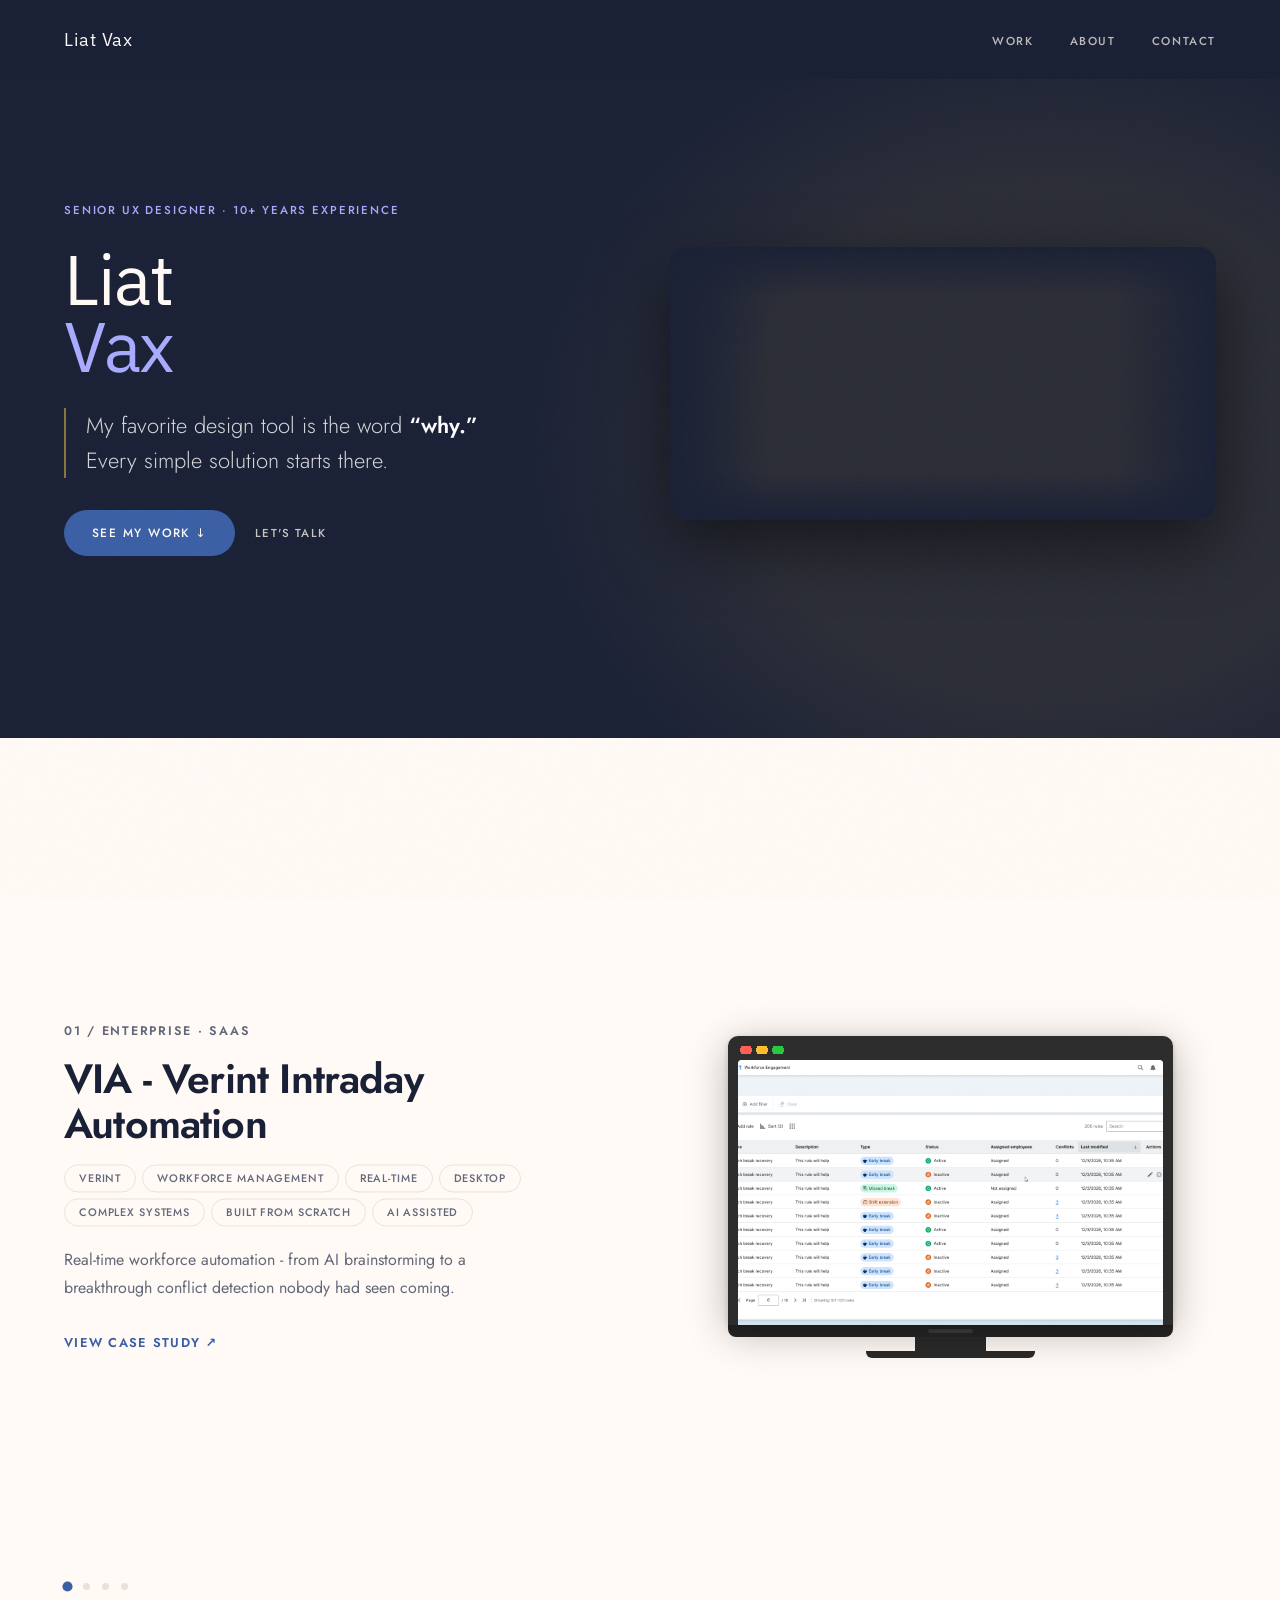
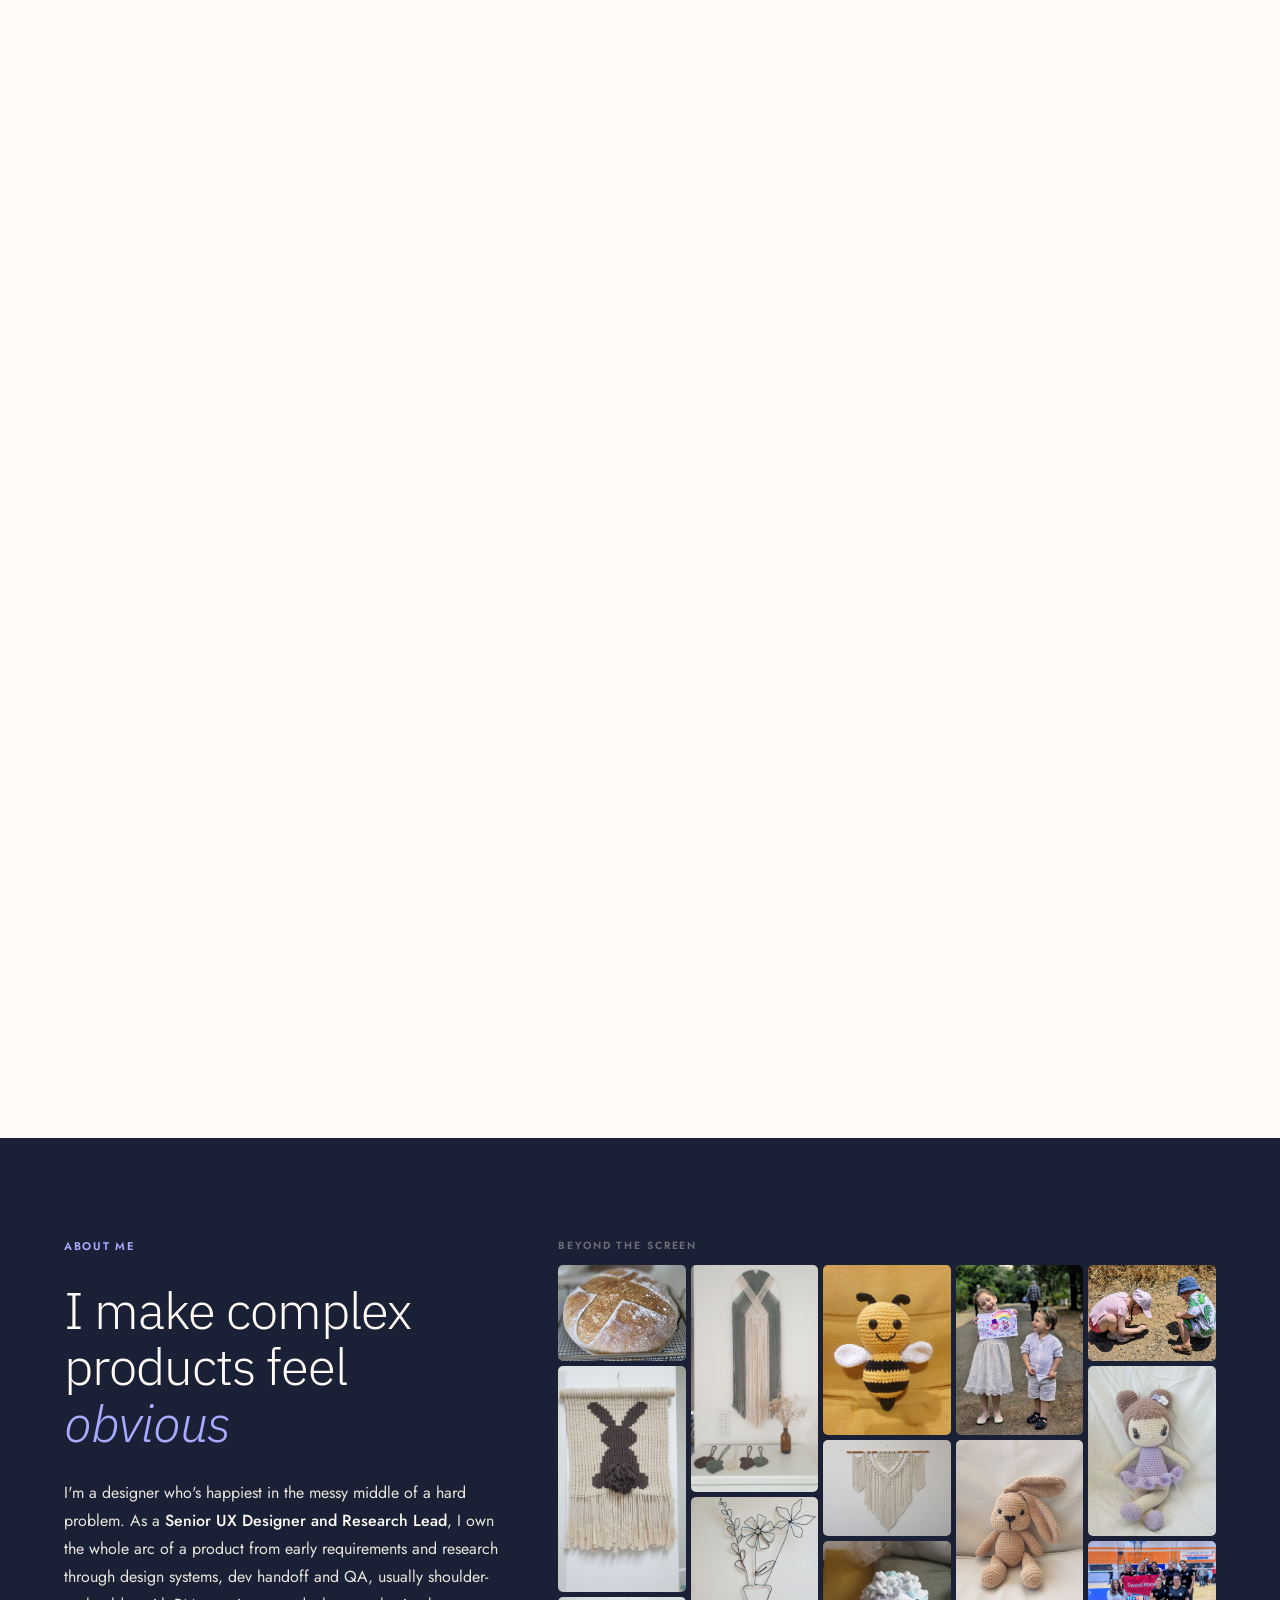
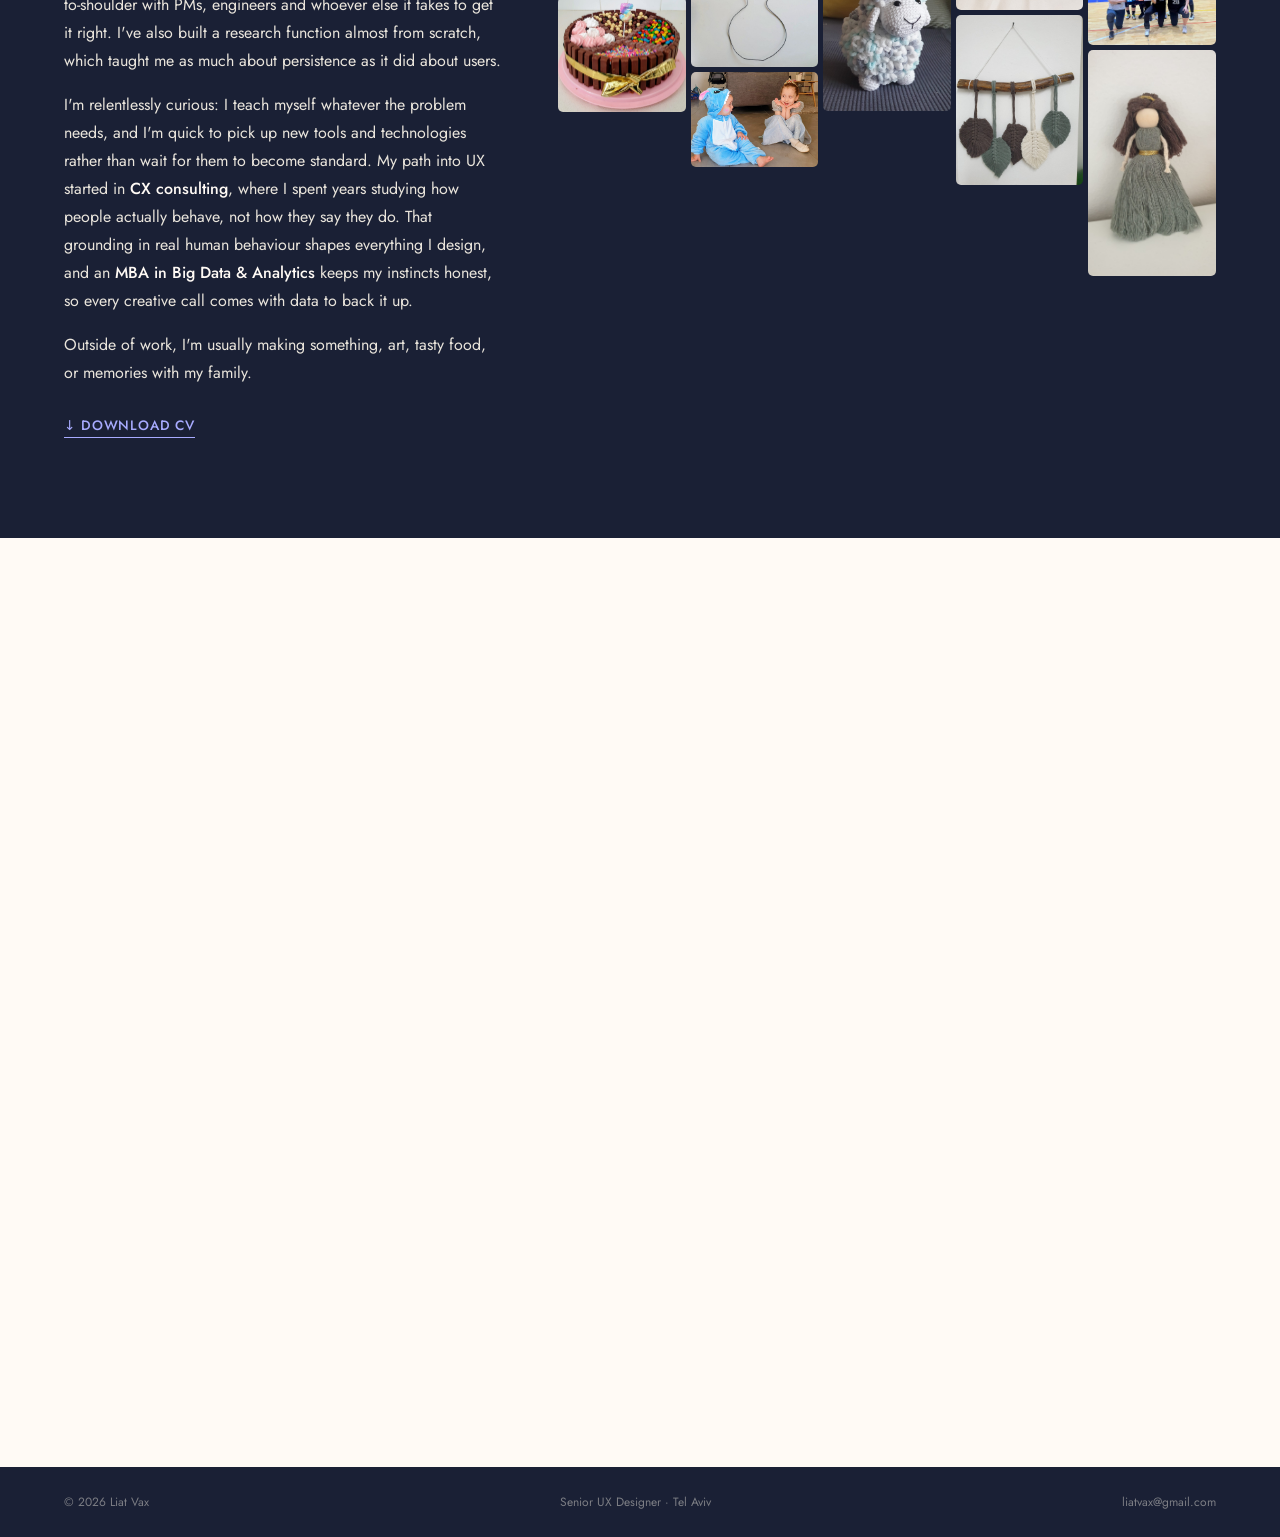
==== portfolio.html @ ee0aa7ea "Initial portfolio upload" ====
<!DOCTYPE html>
<html lang="en">
<head>
  <meta charset="UTF-8" />
  <meta name="viewport" content="width=device-width, initial-scale=1.0" />
  <title>Liat Vax - UX Designer</title>
  <link rel="stylesheet" href="tokens.css" />
  <style>
    *, *::before, *::after { box-sizing: border-box; margin: 0; padding: 0; }

    :root {
    --dark:   var(--color-dark);         /* warm navy  -  hero bg, inverted sections */
    --dark2:  var(--color-dark-2);       /* slightly lighter navy */
    --cream:  var(--color-bg);           /* warm cream page background */
    --cream2: var(--color-surface-alt);  /* deeper cream for subtle contrast */
    --ink:    var(--color-text);         /* primary text */
    --muted:  var(--color-text-muted);   /* secondary / subdued text */
    --line:   var(--color-border);       /* borders and dividers */
    --warm:   var(--color-accent);       /* accent  -  links, CTAs, highlights */
    --gold:   var(--color-gold);         /* decorative only  -  not for text */
    --serif:  var(--font-serif);
    --sans:   var(--font-sans);
  }

    html { scroll-behavior: smooth; }
    body {
      font-family: var(--sans);
      background: var(--cream);
      color: var(--ink);
      -webkit-font-smoothing: antialiased;
      overflow-x: hidden;
    }

    /* ── GRAIN OVERLAY ── */
    body::after {
      content: '';
      position: fixed; inset: 0; z-index: 9998;
      pointer-events: none;
      opacity: .028;
      background-image: url("data:image/svg+xml,%3Csvg viewBox='0 0 256 256' xmlns='http://www.w3.org/2000/svg'%3E%3Cfilter id='noise'%3E%3CfeTurbulence type='fractalNoise' baseFrequency='0.9' numOctaves='4' stitchTiles='stitch'/%3E%3C/filter%3E%3Crect width='100%25' height='100%25' filter='url(%23noise)'/%3E%3C/svg%3E");
      background-repeat: repeat;
      background-size: 180px;
    }

    /* ── SKIP LINK (accessibility) ── */
    .skip-link {
      position: absolute; top: -100%; left: 16px;
      background: var(--warm); color: var(--color-surface);
      padding: 8px 18px; border-radius: 6px;
      font-size: .875rem; font-weight: 600;
      z-index: 9999; text-decoration: none;
      transition: top .15s;
    }
    .skip-link:focus { top: 16px; }

    /* ── FOCUS STYLES ── */
    :focus-visible {
      outline: 2px solid var(--warm);
      outline-offset: 3px;
      border-radius: 4px;
    }
    button:focus-visible,
    .work-dot:focus-visible {
      outline: 2px solid var(--warm);
      outline-offset: 4px;
    }

    /* ── NAV ── */
    nav {
      position: fixed; top: 0; left: 0; right: 0; z-index: 500;
      display: flex; justify-content: space-between; align-items: center;
      padding: 28px 64px;
      background: var(--color-nav-dark);
      backdrop-filter: blur(20px);
      -webkit-backdrop-filter: blur(20px);
      transition: padding .4s;
    }
    nav.solid {
      padding: 18px 64px;
    }
    .nav-logo {
      font-family: var(--serif);
      font-size: 1.1rem;
      font-weight: 400;
      letter-spacing: .04em;
      color: var(--cream);
      text-decoration: none;
      transition: opacity .25s;
    }
    .nav-logo:hover { opacity: .75; }
    .nav-links { display: flex; gap: 36px; list-style: none; }
    .nav-links a {
      font-size: .72rem; font-weight: 500;
      letter-spacing: .14em; text-transform: uppercase;
      color: var(--color-cream-75);
      text-decoration: none;
      transition: color .25s;
      position: relative;
    }
    .nav-links a:hover { color: var(--cream); }
    .nav-links a.active {
      color: var(--cream);
    }
    .nav-links a.active::after {
      content: '';
      position: absolute; bottom: -4px; left: 0; right: 0;
      height: 1.5px;
      background: var(--color-hero-tag);
      border-radius: 2px;
    }

    /* ── HERO ── */
    #hero {
      min-height: 82vh;
      background: var(--dark);
      display: grid;
      grid-template-columns: 1fr 1fr;
      align-items: center;
      gap: 60px;
      padding: 100px 64px 72px;   /* top padding clears fixed nav */
      position: relative;
      overflow: hidden;
    }
    /* Hero right - video panel */
    .hero-right {
      position: relative; z-index: 2;
      display: flex; align-items: center; justify-content: center;
    }
    .hero-video-wrap {
      position: relative;
      width: 100%;
      border-radius: 16px;
      overflow: hidden;
      box-shadow: var(--shadow-lg);
    }
    .hero-video-wrap video {
      width: 100%;
      display: block;
    }
    /* Soft fade on all four edges + watermark cover */
    .hero-video-wrap::after {
      content: '';
      position: absolute; inset: 0;
      pointer-events: none;
      border-radius: 16px;
      background:
        linear-gradient(to right,  var(--dark) 0%, transparent 18%, transparent 82%, var(--dark) 100%),
        linear-gradient(to bottom, var(--dark) 0%, transparent 18%, transparent 82%, var(--dark) 100%);
      mix-blend-mode: normal;
    }
    /* Cover watermark in top-right corner */
    .hero-video-wrap::before {
      content: '';
      position: absolute;
      top: 0; right: 0;
      width: 22%; height: 12%;
      background: linear-gradient(to bottom-left, var(--dark) 30%, transparent 100%);
      z-index: 2;
      pointer-events: none;
    }

    /* warm golden glow - matches illustration lighting */
    #hero::before {
      content: '';
      position: absolute;
      right: 0; bottom: 0;
      width: 60%; height: 100%;
      background: radial-gradient(ellipse at 70% 60%, var(--color-gold-glow) 0%, var(--color-gold-glow) 40%, transparent 70%);
      pointer-events: none;
    }

    .hero-left {
      display: flex; flex-direction: column; justify-content: flex-end;
      padding-bottom: 8px;
      position: relative; z-index: 2;
    }

    .hero-eyebrow {
      font-size: .72rem; font-weight: 500;
      letter-spacing: .16em; text-transform: uppercase;
      color: var(--color-hero-tag); margin-bottom: 28px;
      }
    .hero-eyebrow::before { display: none; }

    .hero-name {
      font-family: var(--serif);
      font-size: clamp(3rem, 5.5vw, 6.4rem);
      font-weight: 400;
      line-height: .95;
      letter-spacing: -.02em;
      color: var(--cream);
      margin-bottom: 28px;
    }
    .hero-name em {
      display: block;
      font-style: normal;
      font-weight: 400;
      color: var(--color-hero-tag);
    }

    .hero-quote {
      font-family: var(--sans);
      font-size: var(--text-h3);
      font-weight: 300;
      font-style: normal;
      color: var(--color-white-82);
      line-height: 1.6;
      max-width: 460px;
      border-left: 2px solid var(--color-gold-rule);
      padding-left: 20px;
      margin-bottom: 32px;
    }
    .hero-quote strong {
      font-weight: 600;
      color: var(--color-surface);
    }

    .hero-cta {
      display: flex; gap: 20px; align-items: center;
    }
    .btn-primary {
      display: inline-flex; align-items: center; gap: 10px;
      font-family: var(--sans); font-size: .75rem; font-weight: 500;
      letter-spacing: .12em; text-transform: uppercase;
      color: var(--color-text-on-dark); background: var(--warm);
      padding: 14px 28px; border-radius: 100px;
      text-decoration: none;
      transition: background .25s, transform .2s;
    }
    .btn-primary:hover { background: var(--color-accent); transform: translateY(-1px); }
    .btn-ghost {
      font-family: var(--sans); font-size: .72rem; font-weight: 500;
      letter-spacing: .12em; text-transform: uppercase;
      color: var(--color-cream-80);
      text-decoration: none;
      transition: color .25s;
    }
    .btn-ghost:hover { color: var(--color-cream-80); }



    .illustration-photo {
      width: 100%;
      display: block;
      border-radius: 16px;
      filter: drop-shadow(var(--shadow-gold));
    }

    .illustration-svg { display: none; }

    /* Floating badge */
    .hero-badge {
      position: absolute;
      bottom: 40px; left: -20px;
      background: var(--color-dark-95);
      border: 1px solid var(--color-gold-border);
      border-radius: 16px;
      padding: 16px 22px;
      backdrop-filter: blur(12px);
    }
    .hero-badge-num {
      font-family: var(--serif);
      font-size: 2rem; font-weight: 300;
      color: var(--color-gold); line-height: 1;
    }
    .hero-badge-label {
      font-size: .62rem; font-weight: 500;
      letter-spacing: .1em; text-transform: uppercase;
      color: var(--color-white-60);
      margin-top: 4px;
    }

    /* ── PROJECTS ── */
    #work {
      background: var(--cream);
    }

    .section-header {
      padding: 72px 64px 28px;
      border-bottom: 1px solid var(--line);
    }
    .section-header-inner {
      display: flex; align-items: baseline;
      justify-content: space-between;
    }
    .section-eyebrow {
      font-family: var(--serif);
      font-size: 2.2rem; font-weight: 300;
      letter-spacing: -.02em;
      color: var(--ink);
    }
    .section-eyebrow::before { display: none; }
    .section-count {
      font-size: .72rem; font-weight: 500;
      letter-spacing: .1em; text-transform: uppercase;
      color: var(--muted);
    }

    /* ── PROJECTS: STICKY SCROLL ── */
    #work {
      background: var(--cream);
    }

    .work-sticky-outer {
      /* tall enough to scroll through all 4 projects */
      height: 400vh;
      position: relative;
    }

    .work-sticky-inner {
      position: sticky;
      top: 0;
      height: 100vh;
      display: grid;
      grid-template-columns: 1fr 1fr;
      overflow: hidden;
    }

    /* Left panel */
    .work-left {
      display: flex;
      flex-direction: column;
      justify-content: center;
      padding: 0 64px;
      position: relative;
    }

    .work-project-item {
      position: absolute;
      top: 50%;
      left: 64px;
      right: 64px;
      transform: translateY(calc(-50% + 20px));
      opacity: 0;
      transition: opacity .5s cubic-bezier(.25,.46,.45,.94),
                  transform .5s cubic-bezier(.25,.46,.45,.94);
      pointer-events: none;
      cursor: pointer;
    }
    .work-project-item.active {
      opacity: 1;
      transform: translateY(-50%);
      pointer-events: all;
    }
    .work-project-item.exit {
      opacity: 0;
      transform: translateY(calc(-50% - 20px));
    }
    /* Stretch the case-study link to cover the entire project panel */
    .work-project-item { position: absolute; }
    .wp-link-overlay {
      position: absolute;
      inset: -32px -64px;
      z-index: 0;
    }
    .wp-num, .wp-title, .wp-tags, .wp-desc, .wp-link { position: relative; z-index: 1; }

    .wp-num {
      font-size: .78rem; font-weight: 600;
      letter-spacing: .14em; text-transform: uppercase;
      color: var(--muted); margin-bottom: 16px;
    }
    .wp-title {
      font-family: var(--sans);
      font-size: clamp(2rem, 3.2vw, 3.4rem);
      font-weight: 600;
      letter-spacing: -.02em;
      line-height: 1.1;
      color: var(--ink);
      margin-bottom: 18px;
    }
    .wp-tags {
      display: flex; gap: 6px; flex-wrap: wrap;
      margin-bottom: 20px;
    }
    .tag {
      font-size: .68rem; font-weight: 500;
      letter-spacing: .08em; text-transform: uppercase;
      padding: 5px 14px;
      border: 1px solid var(--line);
      border-radius: 100px;
      color: var(--muted);
    }
    .wp-desc {
      font-size: 1rem; color: var(--muted);
      line-height: 1.75; max-width: 420px;
      margin-bottom: 28px;
    }
    .wp-link {
      display: inline-flex; align-items: center; gap: 10px;
      font-size: .8rem; font-weight: 600;
      letter-spacing: .1em; text-transform: uppercase;
      color: var(--warm); text-decoration: none;
      transition: gap .3s;
    }
    .wp-link:hover { gap: 16px; }
    /* Mobile-only project image */
    .wp-mobile-img { display: none; }
    @media (max-width: 600px) {
      .wp-mobile-img {
        display: block;
        width: 100%; border-radius: 10px;
        overflow: hidden; margin: 16px 0;
        border: 1px solid var(--color-border);
        aspect-ratio: 16/9; object-fit: cover;
      }
    }

    /* Progress dots with tooltip */
    .work-progress {
      position: absolute;
      bottom: 48px; left: 64px;
      display: flex; gap: 12px; align-items: center;
    }
    .work-dot {
      position: relative;
      width: 7px; height: 7px;
      border-radius: 50%;
      background: var(--line);
      cursor: pointer;
      transition: background .3s, transform .3s;
      flex-shrink: 0;
      /* button reset */
      appearance: none; border: none; padding: 0;
    }
    .work-dot.active {
      background: var(--warm);
      transform: scale(1.45);
    }
    /* Tooltip on hover */
    .work-dot::after {
      content: attr(data-name);
      position: absolute;
      bottom: calc(100% + 8px);
      left: 50%; transform: translateX(-50%);
      background: var(--ink);
      color: var(--cream);
      font-family: var(--sans);
      font-size: .62rem; font-weight: 500;
      white-space: nowrap;
      padding: 5px 10px;
      border-radius: 4px;
      pointer-events: none;
      opacity: 0;
      transition: opacity .2s;
      z-index: 10;
    }
    .work-dot:hover::after { opacity: 1; }

    /* ── RIGHT PANEL: VERTICAL FILM-STRIP CAROUSEL ── */
    .work-right {
      position: relative;
      background: var(--cream);
      overflow: hidden;
    }

    /* Moving strip - translates vertically driven by scroll */
    .carousel-track {
      position: absolute;
      top: 0; left: 0; right: 0;
      will-change: transform;
    }

    /* Each slide = one full viewport height */
    .carousel-slide {
      height: 100vh;
      display: flex;
      align-items: center;
      justify-content: center;
      padding: 6vh 7% 4vh 4%;
      box-sizing: border-box;
      overflow: hidden;
    }

    /* Device group wrapper inside each slide */
    .slide-devices {
      position: relative;
      width: 100%;
      height: 90%;
      display: flex;
      align-items: center;
      justify-content: center;
    }

    /* ── DESKTOP MONITOR ── */
    .device-monitor {
      position: relative;
      width: 78%;
      flex-shrink: 0;
      z-index: 1;
      cursor: pointer;
    }
    .device-monitor:hover .monitor-overlay { opacity: 1; }
    .monitor-top {
      background: var(--color-device-frame);
      border-radius: 10px 10px 0 0;
      padding: 10px 10px 0;
      box-shadow: var(--shadow-card);
      position: relative;
    }
    /* macOS-style traffic lights */
    .monitor-top::before {
      content: '';
      display: block;
      width: 50px; height: 8px;
      background: radial-gradient(circle at 8px 50%, #FF5F57 0 6px, transparent 6px) 0/16px 100%,
                  radial-gradient(circle at 8px 50%, #FEBC2E 0 6px, transparent 6px) 16px/16px 100%,
                  radial-gradient(circle at 8px 50%, #28C840 0 6px, transparent 6px) 32px/16px 100%;
      background-repeat: no-repeat;
      margin-bottom: 6px;
    }
    .monitor-screen {
      background: var(--color-surface);
      border-radius: 4px 4px 0 0;
      overflow: hidden;
      aspect-ratio: 16 / 10;
      position: relative;
    }
    .monitor-screen img {
      display: block;
      width: 100%; height: 100%;
      object-fit: cover;
      object-position: top center;
      transition: transform .4s ease;
    }
    .device-monitor:hover .monitor-screen img { transform: scale(1.02); }
    /* Gallery hover overlay */
    .monitor-overlay {
      position: absolute; inset: 0;
      background: rgba(26, 32, 53, .55);
      display: flex; flex-direction: column;
      align-items: center; justify-content: center;
      gap: 10px;
      opacity: 0;
      transition: opacity .3s;
      border-radius: 4px 4px 0 0;
      z-index: 2;
    }
    .monitor-overlay-icon {
      font-size: 2rem; color: var(--color-text-on-dark);
      line-height: 1;
    }
    .monitor-overlay-label {
      font-size: .65rem; font-weight: 600;
      letter-spacing: .1em; text-transform: uppercase;
      color: var(--color-cream-80);
    }
    .monitor-chin {
      background: var(--color-device-inner);
      height: 12px;
      border-radius: 0 0 8px 8px;
      display: flex; align-items: center; justify-content: center;
    }
    .monitor-chin::after {
      content: ''; display: block;
      width: 10%; height: 4px;
      background: var(--color-device-bar); border-radius: 2px;
    }
    .monitor-stem {
      width: 16%; height: 14px;
      background: var(--color-device-panel);
      margin: 0 auto;
    }
    .monitor-foot {
      width: 38%; height: 7px;
      background: var(--color-device-panel);
      border-radius: 0 0 6px 6px;
      margin: 0 auto;
    }

    /* ── MOBILE PHONE ── */
    .device-phone {
      position: absolute;
      right: 2%;
      bottom: 6%;
      width: 20%;
      z-index: 2;
    }
    .phone-body {
      background: var(--color-device-frame);
      border-radius: 22px;
      padding: 9px 6px;
      box-shadow: var(--shadow-card-hover);
      position: relative;
    }
    .phone-body::before {
      content: '';
      display: block;
      width: 28%; height: 5px;
      background: var(--color-device-screen);
      border-radius: 3px;
      margin: 0 auto 6px;
    }
    .phone-screen {
      background: var(--color-surface);
      border-radius: 14px;
      overflow: hidden;
      aspect-ratio: 9 / 19;
      position: relative;
    }
    .phone-screen img {
      display: block;
      width: 100%; height: 100%;
      object-fit: cover;
      object-position: top center;
    }

    /* ── GALLERY LIGHTBOX MODAL ── */
    #gallery-modal {
      display: none;
      position: fixed; inset: 0;
      z-index: 9000;
      background: rgba(10, 13, 26, .96);
      flex-direction: column;
      align-items: center;
      justify-content: center;
      gap: 0;
    }
    #gallery-modal.open { display: flex; }

    .gallery-img-wrap {
      flex: 1; min-height: 0;
      width: 100%;
      display: flex; align-items: center; justify-content: center;
      padding: 60px 90px 20px;
      overflow: hidden;
    }
    #gallery-img {
      max-width: 100%; max-height: 100%;
      object-fit: contain;
      border-radius: 8px;
      box-shadow: 0 24px 80px rgba(0,0,0,.6);
      user-select: none;
      transition: opacity .2s, transform .22s ease;
    }
    #gallery-img.fading { opacity: 0; }

    .gallery-bar {
      width: 100%;
      display: flex; align-items: center; justify-content: space-between;
      padding: 16px 32px;
      flex-shrink: 0;
    }
    .gallery-counter {
      font-family: var(--sans); font-size: .75rem; font-weight: 500;
      letter-spacing: .06em; color: var(--color-cream-55);
    }
    .gallery-title {
      font-family: var(--sans); font-size: .7rem; font-weight: 400;
      color: var(--color-cream-40); max-width: 40vw;
      overflow: hidden; text-overflow: ellipsis; white-space: nowrap;
    }
    .gallery-close-btn {
      background: none; border: none; cursor: pointer;
      color: var(--color-cream-75); font-size: 1.1rem; padding: 6px;
      border-radius: 6px; transition: color .2s;
    }
    .gallery-close-btn:hover { color: var(--cream); }
    .gallery-close-btn:focus-visible { outline: 2px solid var(--warm); }

    /* Zoom controls */
    .zoom-controls { display: flex; gap: 6px; align-items: center; }
    .zoom-btn {
      background: rgba(255,255,255,.1); border: 1px solid rgba(255,255,255,.15);
      color: var(--cream); width: 30px; height: 30px; border-radius: 6px;
      font-size: 1rem; cursor: pointer; display: flex; align-items: center; justify-content: center;
      transition: background .15s; line-height: 1; padding: 0;
    }
    .zoom-btn:hover { background: rgba(255,255,255,.22); }
    .zoom-btn:disabled { opacity: .35; cursor: default; }
    .zoom-level-label { font-size: .7rem; color: var(--color-cream-55); min-width: 38px; text-align: center; font-family: var(--sans); letter-spacing: .04em; }
    /* When zoomed — grab cursor on image wrap */
    .gallery-img-wrap.zoomed { cursor: grab; }
    .gallery-img-wrap.zoomed.dragging { cursor: grabbing; }
    #gallery-img { transform-origin: center; transition: transform .2s ease; cursor: zoom-in; }
    #gallery-img.zoomed { cursor: zoom-out; }

    .gallery-arrow {
      position: absolute;
      top: 50%; transform: translateY(-50%);
      background: rgba(26, 32, 53, .7);
      border: 1px solid var(--color-cream-10);
      border-radius: 50%;
      width: 52px; height: 52px;
      display: flex; align-items: center; justify-content: center;
      cursor: pointer; font-size: 1.1rem;
      color: var(--color-cream-75);
      transition: background .2s, color .2s;
      backdrop-filter: blur(8px);
    }
    .gallery-arrow:hover { background: rgba(59,95,165,.6); color: var(--cream); }
    .gallery-arrow:focus-visible { outline: 2px solid var(--warm); outline-offset: 3px; }
    .gallery-prev { left: 20px; }
    .gallery-next { right: 20px; }

    /* Gallery thumbnails strip */
    .gallery-thumbs {
      display: flex; gap: 6px; align-items: center;
      overflow-x: auto; padding: 0 32px 16px;
      flex-shrink: 0;
      scrollbar-width: none;
    }
    .gallery-thumbs::-webkit-scrollbar { display: none; }
    .gallery-thumb {
      width: 52px; height: 36px; flex-shrink: 0;
      border-radius: 4px; overflow: hidden;
      cursor: pointer; opacity: .45;
      border: 2px solid transparent;
      transition: opacity .2s, border-color .2s;
    }
    .gallery-thumb.active { opacity: 1; border-color: var(--warm); }
    .gallery-thumb:hover { opacity: .75; }
    .gallery-thumb img {
      width: 100%; height: 100%;
      object-fit: cover; object-position: top center;
      display: block;
    }

    /* ── ABOUT ── */
    #about {
      background: var(--dark);
      color: var(--cream);
      padding: 100px 64px 100px;
    }
    .about-inner {
      display: grid;
      grid-template-columns: 2fr 3fr;
      gap: 56px;
      align-items: stretch;
    }

    /* Bio column */
    .about-bio {
      display: flex;
      flex-direction: column;
    }
    .about-bio-inner { }

    .about-eyebrow {
      font-size: .7rem; font-weight: 600;
      letter-spacing: .15em; text-transform: uppercase;
      color: var(--color-hero-tag);
      margin-bottom: 28px;
    }
    .about-eyebrow::before { display: none; }

    .about-heading {
      font-family: var(--serif);
      font-size: clamp(2.4rem, 4vw, 4rem);
      font-weight: 300;
      line-height: 1.1; letter-spacing: -.02em;
      color: var(--color-text-on-dark);
      margin-bottom: 28px;
    }
    .about-heading em {
      font-style: italic;
      color: var(--color-hero-tag);
    }

    .about-body {
      font-size: 1rem; line-height: 1.75;
      color: var(--color-cream-95);
      margin-bottom: 16px;
    }
    .about-body strong { color: var(--cream); font-weight: 500; }

    .cv-link {
      display: inline-flex; align-items: center; gap: 8px;
      font-size: .85rem; font-weight: 500;
      letter-spacing: .06em; text-transform: uppercase;
      color: var(--color-hero-tag);
      text-decoration: none;
      border-bottom: 1px solid var(--color-hero-tag);
      padding-bottom: 2px;
      margin-top: 12px;
      transition: opacity .2s;
    }
    .cv-link:hover { opacity: .7; }

    /* Photos column — matches bio height exactly */
    .about-photos-strip {
      display: flex;
      flex-direction: column;
      height: 100%;
    }
    .about-photos-label {
      font-size: .65rem; font-weight: 600;
      letter-spacing: .18em; text-transform: uppercase;
      color: var(--color-cream-38);
      margin-bottom: 12px;
      flex-shrink: 0;
    }
    .about-masonry {
      flex: 1;
      columns: 5;
      column-gap: 5px;
      column-fill: balance;
      overflow: hidden;
      min-height: 0;
    }
    .about-masonry-item {
      break-inside: avoid;
      margin-bottom: 5px;
      border-radius: 5px;
      overflow: hidden;
      cursor: pointer;
      position: relative;
    }
    .about-masonry-item img {
      width: 100%;
      height: auto;        /* natural proportions — no cropping */
      display: block;
      transition: transform .5s cubic-bezier(.25,.46,.45,.94);
    }
    .about-masonry-item:hover img { transform: scale(1.06); }
    .about-masonry-item::after {
      content: '';
      position: absolute; inset: 0;
      background: rgba(26,32,53,0);
      transition: background .3s;
      border-radius: 6px;
    }
    .about-masonry-item:hover::after { background: rgba(26,32,53,.22); }

    /* About lightbox modal */
    #about-modal {
      display: none; position: fixed; inset: 0; z-index: 9500;
      background: rgba(10,13,26,.97);
      flex-direction: column; align-items: center; justify-content: center;
    }
    #about-modal.open { display: flex; }
    .about-modal-img-wrap {
      flex: 1; min-height: 0; width: 100%;
      display: flex; align-items: center; justify-content: center;
      padding: 56px 80px 16px;
    }
    #about-modal-img {
      max-width: 100%; max-height: 100%;
      object-fit: contain; border-radius: 8px;
      transition: opacity .25s, transform .2s ease;
      transform-origin: center; cursor: zoom-in;
    }
    #about-modal-img.fading { opacity: 0; }
    #about-modal-img.zoomed { cursor: zoom-out; }
    .about-modal-img-wrap.zoomed { cursor: grab; overflow: hidden; }
    .about-modal-img-wrap.zoomed.dragging { cursor: grabbing; }
    .about-modal-bar {
      width: 100%; display: flex;
      align-items: center; justify-content: space-between;
      padding: 12px 28px 20px; flex-shrink: 0;
    }
    .about-modal-counter {
      font-size: .78rem; color: rgba(244,239,229,.45);
      letter-spacing: .06em;
    }
    .about-modal-close {
      position: absolute; top: 20px; right: 28px;
      background: none; border: none; cursor: pointer;
      color: rgba(244,239,229,.55); font-size: 1.6rem; line-height: 1;
      padding: 8px; transition: color .2s;
    }
    .about-modal-close:hover { color: var(--cream); }
    .about-modal-arrow {
      position: absolute; top: 50%; transform: translateY(-50%);
      background: rgba(26,32,53,.65); border: 1px solid rgba(255,255,255,.10);
      border-radius: 50%; width: 50px; height: 50px;
      display: flex; align-items: center; justify-content: center;
      cursor: pointer; color: var(--cream); font-size: 1.2rem;
      transition: background .2s; backdrop-filter: blur(6px);
    }
    .about-modal-arrow:hover { background: rgba(26,32,53,.9); }
    #about-modal-prev { left: 24px; }
    #about-modal-next { right: 24px; }
    .about-modal-thumbs {
      display: flex; gap: 6px;
      overflow-x: auto; padding: 0 24px 16px;
      scrollbar-width: none; max-width: 100%;
    }
    .about-modal-thumbs::-webkit-scrollbar { display: none; }
    .about-modal-thumb {
      width: 48px; height: 36px; border-radius: 4px;
      object-fit: cover; opacity: .4;
      border: 2px solid transparent;
      cursor: pointer; flex-shrink: 0;
      transition: opacity .2s, border-color .2s;
    }
    .about-modal-thumb.active { opacity: 1; border-color: var(--warm); }

    /* ── CONTACT ── */
    #contact {
      background: var(--cream);
      padding: 120px 64px;
    }

    .contact-inner { max-width: 860px; }

    .contact-eyebrow {
      font-size: .7rem; font-weight: 600;
      letter-spacing: .15em; text-transform: uppercase;
      color: var(--muted);
      display: flex; align-items: center; gap: 12px;
      margin-bottom: 28px;
    }
        .contact-eyebrow::before { display: none; }

    .contact-heading {
      font-family: var(--serif);
      font-size: clamp(2.8rem, 6vw, 6rem);
      font-weight: 300;
      line-height: 1.0; letter-spacing: -.03em;
      margin-bottom: 14px;
    }
    .contact-heading em {
      font-style: italic; color: var(--muted);
    }

    .contact-sub {
      font-size: .9rem; color: var(--muted);
      line-height: 1.75; max-width: 480px;
      margin-bottom: 64px;
    }

    .contact-rows { border-top: 1px solid var(--line); }
    .contact-row {
      display: flex; align-items: center;
      gap: 20px;
      justify-content: space-between;
      text-decoration: none; color: var(--ink);
      padding: 22px 0;
      border-bottom: 1px solid var(--line);
      transition: padding-left .35s cubic-bezier(.25,.46,.45,.94), background .2s;
    }
    .contact-row:hover { padding-left: 14px; }

    .contact-row-icon {
      flex-shrink: 0;
      width: 32px; height: 32px;
      display: flex; align-items: center; justify-content: center;
    }
    .contact-row-icon img {
      width: 28px; height: 28px;
      object-fit: contain;
      opacity: .75;
      filter: brightness(0) invert(1);
      transition: opacity .2s;
    }
    .contact-row:hover .contact-row-icon img { opacity: 1; }

    .contact-row-left {
      display: flex; align-items: baseline; gap: 24px; flex: 1;
    }
    .contact-row-label {
      font-size: .72rem; font-weight: 600;
      letter-spacing: .1em; text-transform: uppercase;
      color: var(--muted); min-width: 80px;
    }
    .contact-row-value {
      font-family: var(--serif);
      font-size: 1.15rem; font-weight: 300;
      color: var(--ink);
    }
    .contact-row-arrow {
      color: var(--muted);
      transition: transform .25s, color .25s;
    }
    .contact-row:hover .contact-row-arrow {
      transform: translate(5px, -4px);
      color: var(--warm);
    }

    .contact-avail {
      display: flex; align-items: center; gap: 10px;
      margin-top: 36px;
      font-size: .75rem; color: var(--muted);
    }
    .avail-dot {
      width: 7px; height: 7px; border-radius: 50%;
      background: var(--color-success-dot); flex-shrink: 0;
      animation: breathe 2.5s ease-in-out infinite;
    }
    @keyframes breathe {
      0%, 100% { box-shadow: 0 0 0 0 var(--color-success-pulse-a); }
      50%       { box-shadow: 0 0 0 5px var(--color-success-pulse-b); }
    }

    /* ── FOOTER ── */
    footer {
      background: var(--dark);
      padding: 26px 64px;
      display: flex; justify-content: space-between;
      align-items: center;
      font-size: .75rem;
      color: var(--color-cream-45);
    }
    footer a { color: inherit; text-decoration: none; }
    footer a:hover { color: var(--color-cream-45); }

    /* ── SCROLL REVEAL ── */
    .r {
      opacity: 0; transform: translateY(28px);
      transition: opacity .85s cubic-bezier(.25,.46,.45,.94),
                  transform .85s cubic-bezier(.25,.46,.45,.94);
    }
    .r.in { opacity: 1; transform: none; }
    .d1 { transition-delay: .1s; }
    .d2 { transition-delay: .2s; }
    .d3 { transition-delay: .3s; }
    .d4 { transition-delay: .4s; }
    .d5 { transition-delay: .5s; }

    /* ── RESPONSIVE ── */
    @media (max-width: 920px) {
      nav, nav.solid { padding: 18px 24px; }
      #hero { grid-template-columns: 1fr; padding: 120px 24px 60px; gap: 60px; align-items: start; }
      #hero::before { display: none; }
      .hero-right { justify-content: flex-start; }
      .illustration-wrap { width: 260px; }
      .hero-badge { left: auto; right: -10px; bottom: 20px; }
      .section-header { padding: 72px 24px 20px; }
      .project-row { grid-template-columns: 1fr; min-height: auto; border-radius: 12px; }
      .project-info { padding: 32px 28px; }
      .project-visual { height: 220px; }
      .projects-list { padding: 32px 24px 72px; gap: 16px; }
      #about { padding: 80px 24px; }
      .about-inner { grid-template-columns: 1fr; gap: 48px; }
      .about-masonry { grid-template-rows: repeat(5, 80px); }
      #contact { padding: 80px 24px; }
      .contact-rows { margin-bottom: 0; }
      footer { padding: 22px 24px; flex-direction: column; gap: 8px; }
    }

    @media (max-width: 600px) {
      /* Nav */
      nav, nav.solid { padding: 14px 20px; }
      .nav-links { gap: 20px; }
      .nav-links a { font-size: .65rem; }

      /* Hero */
      #hero { padding: 100px 20px 40px; }
      .hero-eyebrow { font-size: .62rem; letter-spacing: .1em; margin-bottom: 16px; }
      #about { padding: 60px 20px; }

      /* Work section: disable sticky scroll, show cards stacked */
      .work-sticky-outer { height: auto !important; position: static !important; }
      .work-sticky-inner { position: static !important; height: auto !important; display: block !important; overflow: visible !important; }
      .work-left { position: static !important; padding: 0 !important; display: flex; flex-direction: column; gap: 0; }
      .work-right { display: none !important; }
      .work-project-item {
        position: static !important;
        opacity: 1 !important;
        transform: none !important;
        pointer-events: all !important;
        top: auto !important; left: auto !important; right: auto !important;
        padding: 32px 20px;
        border-bottom: 1px solid var(--color-border);
      }
      .work-project-item.active,
      .work-project-item.exit { opacity: 1 !important; transform: none !important; }
      .wp-link-overlay { display: none !important; }
      .work-progress { display: none; }

      /* About */
      .about-inner { grid-template-columns: 1fr; gap: 32px; }

      /* Contact */
      .contact-rows { display: flex; flex-direction: column; }
      .contact-row-left { flex-direction: column; gap: 4px; }
      .contact-row-value { font-size: .95rem; }

      /* Footer */
      footer { font-size: .7rem; padding: 18px 20px; }
    }
  </style>
</head>
<body>
<a href="#main-content" class="skip-link">Skip to main content</a>

<!-- NAV -->
<nav id="nav" aria-label="Site navigation">
  <a href="#hero" class="nav-logo" aria-label="Liat Vax – back to top">Liat Vax</a>
  <ul class="nav-links" role="list">
    <li><a href="#work">Work</a></li>
    <li><a href="#about">About</a></li>
    <li><a href="#contact">Contact</a></li>
  </ul>
</nav>

<!-- HERO -->
<section id="hero">
  <div class="hero-left">
    <p class="hero-eyebrow">Senior UX Designer · 10+ Years Experience</p>
    <h1 class="hero-name">
      Liat<br>
      <em>Vax</em>
    </h1>
    <blockquote class="hero-quote">
      My favorite design tool is the word <strong>&ldquo;why.&rdquo;</strong><br>Every simple solution starts there.
    </blockquote>
    <div class="hero-cta">
      <a href="#work" class="btn-primary">See My Work ↓</a>
      <a href="#contact" class="btn-ghost">Let's talk</a>
    </div>
  </div>

  <div class="hero-right">
    <div class="hero-video-wrap" role="img" aria-label="Introduction video - Liat Vax, Senior UX Designer">
      <video autoplay muted loop playsinline preload="auto" aria-hidden="true">
        <source src="images/liat-intro.mp4" type="video/mp4">
      </video>
    </div>
  </div>

</section>

<!-- WORK -->
<div id="main-content" tabindex="-1" style="outline:none"></div>
<section id="work" aria-label="Selected work">
  <div class="work-sticky-outer" id="work-sticky-outer">
    <div class="work-sticky-inner">

      <!-- LEFT: text items -->
      <div class="work-left">
        <div class="work-project-item active" data-index="0" data-href="via/via.html">
          <a href="via/via.html" class="wp-link-overlay" aria-label="View VIA case study" tabindex="-1"></a>
          <p class="wp-num">01 / Enterprise · SaaS</p>
          <h2 class="wp-title">VIA - Verint Intraday Automation</h2>
          <div class="wp-tags">
            <span class="tag">Verint</span>
            <span class="tag">Workforce Management</span>
            <span class="tag">Real-Time</span>
            <span class="tag">Desktop</span>
            <span class="tag">Complex Systems</span>
            <span class="tag">Built from Scratch</span>
            <span class="tag">AI Assisted</span>
          </div>
          <img class="wp-mobile-img" src="via/images/rules-list.png" alt="VIA project preview" />
          <p class="wp-desc">Real-time workforce automation - from AI brainstorming to a breakthrough conflict detection nobody had seen coming.</p>
          <a href="via/via.html" class="wp-link" aria-label="View VIA case study" tabindex="0">View Case Study ↗</a>
        </div>
        <div class="work-project-item" data-index="1" data-href="iec/iec.html">
          <a href="iec/iec.html" class="wp-link-overlay" aria-label="View IEC case study" tabindex="-1"></a>
          <p class="wp-num">02 / Consumer Platform</p>
          <h2 class="wp-title">IEC New Website</h2>
          <div class="wp-tags">
            <span class="tag">Responsive Website</span>
            <span class="tag">Redesign</span>
            <span class="tag">UX Lead</span>
            <span class="tag">Matrix</span>
          </div>
          <img class="wp-mobile-img" src="iec/images/hero.png" alt="IEC project preview" />
          <p class="wp-desc">An extensive redesign of the IEC website - clarity and efficiency first, across every device and user type.</p>
          <a href="iec/iec.html" class="wp-link" aria-label="View IEC case study" tabindex="-1">View Case Study ↗</a>
        </div>
        <div class="work-project-item" data-index="2" data-href="amwell/amwell.html">
          <a href="amwell/amwell.html" class="wp-link-overlay" aria-label="View American Well case study" tabindex="-1"></a>
          <p class="wp-num">03 / Healthcare</p>
          <h2 class="wp-title">American Well</h2>
          <div class="wp-tags">
            <span class="tag">Enterprise Dashboard</span>
            <span class="tag">Complex System</span>
            <span class="tag">Desktop</span>
            <span class="tag">Matrix</span>
          </div>
          <img class="wp-mobile-img" src="amwell/images/hero.png" alt="Amwell project preview" />
          <p class="wp-desc">A reimagined dashboard that turned data overload into confident, clear action for clinicians and administrators.</p>
          <a href="amwell/amwell.html" class="wp-link" aria-label="View American Well case study" tabindex="-1">View Case Study ↗</a>
        </div>
        <div class="work-project-item" data-index="3" data-href="idf/idf.html">
          <a href="idf/idf.html" class="wp-link-overlay" aria-label="View IDF case study" tabindex="-1"></a>
          <p class="wp-num">04 / Government</p>
          <h2 class="wp-title">IDF - Emergency Instructors</h2>
          <div class="wp-tags">
            <span class="tag">Mobile</span>
            <span class="tag">Desktop</span>
            <span class="tag">Built from Scratch</span>
          </div>
          <img class="wp-mobile-img" src="idf/images/desktop/week-view.png" alt="IDF project preview" />
          <p class="wp-desc">Two complementary systems built from scratch for emergency instructor management in the Israel Defense Forces.</p>
          <a href="idf/idf.html" class="wp-link" aria-label="View IDF case study" tabindex="-1">View Case Study ↗</a>
        </div>

        <!-- Progress dots - now proper buttons for accessibility -->
        <div class="work-progress" role="tablist" aria-label="Projects">
          <button class="work-dot active" data-name="VIA" aria-label="VIA - Verint Intraday Automation" role="tab" aria-selected="true"></button>
          <button class="work-dot" data-name="IEC" aria-label="IEC New Website" role="tab" aria-selected="false"></button>
          <button class="work-dot" data-name="Amwell" aria-label="American Well" role="tab" aria-selected="false"></button>
          <button class="work-dot" data-name="IDF" aria-label="IDF - Emergency Instructors" role="tab" aria-selected="false"></button>
        </div>
      </div>

      <!-- RIGHT: vertical film-strip carousel -->
      <div class="work-right">
        <div class="carousel-track" id="carousel-track">

          <!-- VIA -->
          <div class="carousel-slide">
            <div class="slide-devices">
              <div class="device-monitor" onclick="window.location='via/via.html'" role="button" tabindex="0" aria-label="View VIA case study">
                <div class="monitor-top">
                  <div class="monitor-screen">
                    <img src="via/images/rules-list.png" alt="VIA - Automation rules list" />
                    <div class="monitor-overlay" aria-hidden="true">
                      <div class="monitor-overlay-icon">&#8599;</div>
                      <div class="monitor-overlay-label">View Case Study</div>
                    </div>
                  </div>
                </div>
                <div class="monitor-chin" aria-hidden="true"></div>
                <div class="monitor-stem" aria-hidden="true"></div>
                <div class="monitor-foot" aria-hidden="true"></div>
              </div>
            </div>
          </div>

          <!-- IEC -->
          <div class="carousel-slide">
            <div class="slide-devices">
              <div class="device-monitor" onclick="window.location='iec/iec.html'" role="button" tabindex="-1" aria-label="View IEC case study">
                <div class="monitor-top">
                  <div class="monitor-screen">
                    <img src="iec/images/hero.png" alt="IEC - Homepage redesign" />
                    <div class="monitor-overlay" aria-hidden="true">
                      <div class="monitor-overlay-icon">&#8599;</div>
                      <div class="monitor-overlay-label">View Case Study</div>
                    </div>
                  </div>
                </div>
                <div class="monitor-chin" aria-hidden="true"></div>
                <div class="monitor-stem" aria-hidden="true"></div>
                <div class="monitor-foot" aria-hidden="true"></div>
              </div>
              <div class="device-phone">
                <div class="phone-body">
                  <div class="phone-screen">
                    <img src="iec/images/payment-1.png" alt="IEC - Mobile payment flow" />
                  </div>
                </div>
              </div>
            </div>
          </div>

          <!-- American Well -->
          <div class="carousel-slide">
            <div class="slide-devices">
              <div class="device-monitor" onclick="window.location='amwell/amwell.html'" role="button" tabindex="-1" aria-label="View American Well case study">
                <div class="monitor-top">
                  <div class="monitor-screen">
                    <img src="amwell/images/main-inspect.png" alt="American Well - Dashboard" />
                    <div class="monitor-overlay" aria-hidden="true">
                      <div class="monitor-overlay-icon">&#8599;</div>
                      <div class="monitor-overlay-label">View Case Study</div>
                    </div>
                  </div>
                </div>
                <div class="monitor-chin" aria-hidden="true"></div>
                <div class="monitor-stem" aria-hidden="true"></div>
                <div class="monitor-foot" aria-hidden="true"></div>
              </div>
            </div>
          </div>

          <!-- IDF -->
          <div class="carousel-slide">
            <div class="slide-devices">
              <div class="device-monitor" onclick="window.location='idf/idf.html'" role="button" tabindex="-1" aria-label="View IDF case study">
                <div class="monitor-top">
                  <div class="monitor-screen">
                    <img src="idf/images/desktop/week-view.png" alt="IDF - Week schedule view" />
                    <div class="monitor-overlay" aria-hidden="true">
                      <div class="monitor-overlay-icon">&#8599;</div>
                      <div class="monitor-overlay-label">View Case Study</div>
                    </div>
                  </div>
                </div>
                <div class="monitor-chin" aria-hidden="true"></div>
                <div class="monitor-stem" aria-hidden="true"></div>
                <div class="monitor-foot" aria-hidden="true"></div>
              </div>
              <div class="device-phone">
                <div class="phone-body">
                  <div class="phone-screen">
                    <img src="idf/images/mobile/home.png" alt="IDF - Mobile home screen" />
                  </div>
                </div>
              </div>
            </div>
          </div>

        </div><!-- /carousel-track -->
      </div><!-- /work-right -->

    </div>
  </div>
</section>

<!-- ABOUT -->
<section id="about" aria-label="About Liat Vax">
<div class="about-inner">

  <!-- ── BIO: text + CV ── -->
  <div class="about-bio r">
    <div class="about-bio-inner">
      <p class="about-eyebrow">About Me</p>
      <h2 class="about-heading r d1">
        I make complex<br>products feel <em>obvious</em>
      </h2>
      <p class="about-body r d2">
        I'm a designer who's happiest in the messy middle of a hard problem. As a
        <strong>Senior UX Designer and Research Lead</strong>, I own the whole arc of a
        product from early requirements and research through design systems, dev handoff
        and QA, usually shoulder-to-shoulder with PMs, engineers and whoever else it
        takes to get it right. I've also built a research function almost from scratch,
        which taught me as much about persistence as it did about users.
      </p>
      <p class="about-body r d2">
        I'm relentlessly curious: I teach myself whatever the problem needs, and I'm
        quick to pick up new tools and technologies rather than wait for them to become
        standard. My path into UX started in <strong>CX consulting</strong>, where I
        spent years studying how people actually behave, not how they say they do. That
        grounding in real human behaviour shapes everything I design, and an
        <strong>MBA in Big Data &amp; Analytics</strong> keeps my instincts honest, so
        every creative call comes with data to back it up.
      </p>
      <p class="about-body r d2">
        Outside of work, I'm usually making something, art, tasty food, or memories
        with my family.
      </p>
      <a href="images/Liat Vax CV.pdf" target="_blank" class="cv-link r d3">&#x2193; Download CV</a>
    </div>
  </div>

  <!-- ── PHOTOS: right column, matches bio height ── -->
  <div class="about-photos-strip r" aria-label="Personal photos">
    <p class="about-photos-label">Beyond the screen</p>
    <div class="about-masonry" id="about-masonry">
      <div class="about-masonry-item" onclick="openAboutGallery(0)"  role="button" tabindex="0" aria-label="View photo 1"><img src="images/About/about-07.jpg"  alt="Personal photo" loading="lazy" /></div>
      <div class="about-masonry-item" onclick="openAboutGallery(1)"  role="button" tabindex="0" aria-label="View photo 2"><img src="images/About/about-02.jpg"  alt="Personal photo" loading="lazy" /></div>
      <div class="about-masonry-item" onclick="openAboutGallery(2)"  role="button" tabindex="0" aria-label="View photo 3"><img src="images/About/about-11.jpg"  alt="Personal photo" loading="lazy" /></div>
      <div class="about-masonry-item" onclick="openAboutGallery(3)"  role="button" tabindex="0" aria-label="View photo 4"><img src="images/About/about-05.jpg"  alt="Personal photo" loading="lazy" /></div>
      <div class="about-masonry-item" onclick="openAboutGallery(4)"  role="button" tabindex="0" aria-label="View photo 5"><img src="images/About/about-01.jpg"  alt="Personal photo" loading="lazy" /></div>
      <div class="about-masonry-item" onclick="openAboutGallery(5)"  role="button" tabindex="0" aria-label="View photo 6"><img src="images/About/about-10.jpg"  alt="Personal photo" loading="lazy" /></div>
      <div class="about-masonry-item" onclick="openAboutGallery(6)"  role="button" tabindex="0" aria-label="View photo 7"><img src="images/About/about-13.jpg"  alt="Personal photo" loading="lazy" /></div>
      <div class="about-masonry-item" onclick="openAboutGallery(7)"  role="button" tabindex="0" aria-label="View photo 8"><img src="images/About/about-06.jpg"  alt="Personal photo" loading="lazy" /></div>
      <div class="about-masonry-item" onclick="openAboutGallery(8)"  role="button" tabindex="0" aria-label="View photo 9"><img src="images/About/about-03.jpg"  alt="Personal photo" loading="lazy" /></div>
      <div class="about-masonry-item" onclick="openAboutGallery(9)"  role="button" tabindex="0" aria-label="View photo 10"><img src="images/About/about-09.jpg" alt="Personal photo" loading="lazy" /></div>
      <div class="about-masonry-item" onclick="openAboutGallery(10)" role="button" tabindex="0" aria-label="View photo 11"><img src="images/About/about-14.jpg" alt="Personal photo" loading="lazy" /></div>
      <div class="about-masonry-item" onclick="openAboutGallery(11)" role="button" tabindex="0" aria-label="View photo 12"><img src="images/About/about-04.jpg" alt="Personal photo" loading="lazy" /></div>
      <div class="about-masonry-item" onclick="openAboutGallery(12)" role="button" tabindex="0" aria-label="View photo 13"><img src="images/About/about-08.jpg" alt="Personal photo" loading="lazy" /></div>
      <div class="about-masonry-item" onclick="openAboutGallery(13)" role="button" tabindex="0" aria-label="View photo 14"><img src="images/About/about-15.jpg" alt="Personal photo" loading="lazy" /></div>
      <div class="about-masonry-item" onclick="openAboutGallery(14)" role="button" tabindex="0" aria-label="View photo 15"><img src="images/About/about-12.jpg" alt="Personal photo" loading="lazy" /></div>
      <div class="about-masonry-item" onclick="openAboutGallery(15)" role="button" tabindex="0" aria-label="View photo 16"><img src="images/About/about-16.jpg" alt="Personal photo" loading="lazy" /></div>
    </div>
  </div>

</div><!-- /.about-inner -->
</section>

<!-- ABOUT PHOTO LIGHTBOX -->
<div id="about-modal" role="dialog" aria-modal="true" aria-label="Personal photo gallery">
  <button class="about-modal-close" id="about-modal-close" aria-label="Close gallery">&times;</button>
  <div class="about-modal-img-wrap">
    <img id="about-modal-img" src="" alt="Personal photo" />
  </div>
  <button class="about-modal-arrow" id="about-modal-prev" aria-label="Previous photo">&#8249;</button>
  <button class="about-modal-arrow" id="about-modal-next" aria-label="Next photo">&#8250;</button>
  <div class="about-modal-bar">
    <span class="about-modal-counter" id="about-modal-counter">1 / 16</span>
    <div class="zoom-controls">
      <button class="zoom-btn" id="about-zoom-out" aria-label="Zoom out" title="Zoom out">&#x2212;</button>
      <span class="zoom-level-label" id="about-zoom-label">100%</span>
      <button class="zoom-btn" id="about-zoom-in" aria-label="Zoom in" title="Zoom in">&#x2b;</button>
    </div>
    <div class="about-modal-thumbs" id="about-modal-thumbs" aria-label="Photo thumbnails"></div>
  </div>
</div>


<section id="contact">
  <div class="contact-inner">
    <p class="contact-eyebrow r">Get in touch</p>
    <h2 class="contact-heading r d1">Let's work<br><em>together</em></h2>
    <p class="contact-sub r d2">
      I'm actively looking for my next full-time role in product design.
      I'm also open to interesting projects and collaborations along the way.
    </p>
    <div class="contact-rows r d2">
      <a href="mailto:liatvax@gmail.com" class="contact-row">
        <div class="contact-row-icon"><img src="images/Icon/icons8-email-80.png" alt="" aria-hidden="true" /></div>
        <div class="contact-row-left">
          <span class="contact-row-label">Email</span>
          <span class="contact-row-value">liatvax@gmail.com</span>
        </div>
        <span class="contact-row-arrow">&#x2197;</span>
      </a>
      <a href="tel:+9720522203315" class="contact-row">
        <div class="contact-row-icon"><img src="images/Icon/icons8-phone-80.png" alt="" aria-hidden="true" /></div>
        <div class="contact-row-left">
          <span class="contact-row-label">Phone</span>
          <span class="contact-row-value">052 2203315</span>
        </div>
        <span class="contact-row-arrow">&#x2197;</span>
      </a>
      <a href="https://il.linkedin.com/in/liat-vax" target="_blank" rel="noopener" class="contact-row">
        <div class="contact-row-icon"><img src="images/Icon/icons8-linkedin-80.png" alt="" aria-hidden="true" /></div>
        <div class="contact-row-left">
          <span class="contact-row-label">LinkedIn</span>
          <span class="contact-row-value">linkedin.com/in/liat-vax</span>
        </div>
        <span class="contact-row-arrow">&#x2197;</span>
      </a>
      <a href="images/Liat Vax CV.pdf" target="_blank" class="contact-row">
        <div class="contact-row-icon"><img src="images/Icon/icons8-cv-80.png" alt="" aria-hidden="true" /></div>
        <div class="contact-row-left">
          <span class="contact-row-label">CV</span>
          <span class="contact-row-value">Download PDF</span>
        </div>
        <span class="contact-row-arrow">&#x2193;</span>
      </a>
    </div>
    <div class="contact-avail r d3">
      <span class="avail-dot"></span>
      Open to new opportunities
    </div>
  </div>
</section>

<!-- GALLERY MODAL -->
<div id="gallery-modal" role="dialog" aria-modal="true" aria-label="Project image gallery">
  <div class="gallery-bar">
    <span class="gallery-counter" id="gallery-counter">1 / 1</span>
    <div class="zoom-controls">
      <button class="zoom-btn" id="gal-zoom-out" aria-label="Zoom out" title="Zoom out">&#x2212;</button>
      <span class="zoom-level-label" id="gal-zoom-label">100%</span>
      <button class="zoom-btn" id="gal-zoom-in" aria-label="Zoom in" title="Zoom in">&#x2b;</button>
    </div>
    <span class="gallery-title" id="gallery-title"></span>
    <button class="gallery-close-btn" id="gallery-close" aria-label="Close gallery">&#x2715;</button>
  </div>
  <div class="gallery-img-wrap">
    <img id="gallery-img" src="" alt="Project screenshot" />
  </div>
  <div class="gallery-thumbs" id="gallery-thumbs"></div>
  <button class="gallery-arrow gallery-prev" id="gallery-prev" aria-label="Previous image">&#8592;</button>
  <button class="gallery-arrow gallery-next" id="gallery-next" aria-label="Next image">&#8594;</button>
</div>

<!-- FOOTER -->
<footer>
  <span>© 2026 Liat Vax</span>
  <span>Senior UX Designer · Tel Aviv</span>
  <a href="mailto:liatvax@gmail.com">liatvax@gmail.com</a>
</footer>

<script>
  // ── NAV: always dark navy, compact on scroll ──
  const nav = document.getElementById('nav');
  function updateNav() { nav.classList.toggle('solid', window.scrollY > 40); }
  window.addEventListener('scroll', updateNav, { passive: true });
  updateNav();

  // ── NAV SCROLLSPY ──
  (function() {
    const navLinks = {
      work:    document.querySelector('.nav-links a[href="#work"]'),
      about:   document.querySelector('.nav-links a[href="#about"]'),
      contact: document.querySelector('.nav-links a[href="#contact"]'),
    };
    const sections = ['work', 'about', 'contact'].map(id => document.getElementById(id)).filter(Boolean);

    function setActive(id) {
      Object.entries(navLinks).forEach(([key, a]) => {
        if (a) a.classList.toggle('active', key === id);
      });
    }

    const spy = new IntersectionObserver(entries => {
      entries.forEach(e => { if (e.isIntersecting) setActive(e.target.id); });
    }, { rootMargin: '-40% 0px -55% 0px', threshold: 0 });

    sections.forEach(s => spy.observe(s));

    // Clear active when scrolled back up into the hero
    const hero = document.getElementById('hero');
    if (hero) {
      const heroSpy = new IntersectionObserver(entries => {
        entries.forEach(e => { if (e.isIntersecting) setActive(null); });
      }, { rootMargin: '0px 0px -60% 0px', threshold: 0 });
      heroSpy.observe(hero);
    }
  })();

  // ── SCROLL REVEAL ──
  const obs = new IntersectionObserver(entries => {
    entries.forEach(e => { if (e.isIntersecting) { e.target.classList.add('in'); obs.unobserve(e.target); } });
  }, { threshold: 0.1, rootMargin: '0px 0px -40px 0px' });
  document.querySelectorAll('.r').forEach(el => obs.observe(el));

  // ── PROJECT SWITCHER (sticky scroll) ──
  const outer     = document.getElementById('work-sticky-outer');
  const track     = document.getElementById('carousel-track');
  const textItems = document.querySelectorAll('.work-project-item');
  const dots      = document.querySelectorAll('.work-dot');
  const slides    = document.querySelectorAll('.carousel-slide');
  const N         = textItems.length;
  let   current   = 0;

  function setProject(idx) {
    if (idx === current) return;
    const prev = current;
    current = idx;

    textItems[prev].classList.remove('active');
    textItems[prev].classList.add('exit');
    dots[prev].classList.remove('active');
    dots[prev].setAttribute('aria-selected', 'false');
    textItems[prev].querySelectorAll('a').forEach(a => a.setAttribute('tabindex', '-1'));
    if (slides[prev]) slides[prev].classList.remove('is-active');
    const prevMon = slides[prev] && slides[prev].querySelector('.device-monitor');
    if (prevMon) prevMon.setAttribute('tabindex', '-1');

    textItems[current].classList.add('active');
    textItems[current].classList.remove('exit');
    dots[current].classList.add('active');
    dots[current].setAttribute('aria-selected', 'true');
    if (slides[current]) slides[current].classList.add('is-active');
    const curMon = slides[current] && slides[current].querySelector('.device-monitor');
    if (curMon) curMon.setAttribute('tabindex', '0');

    const mainLink = textItems[current].querySelector('.wp-link');
    if (mainLink) mainLink.setAttribute('tabindex', '0');
    setTimeout(() => textItems[prev].classList.remove('exit'), 500);
  }

  function onScroll() {
    if (!outer || !track) return;
    const rect     = outer.getBoundingClientRect();
    const scrolled = Math.max(0, -rect.top);
    const segH     = outer.offsetHeight / N;
    const progress = scrolled / segH;
    // Translate the carousel track vertically
    const vhOffset = Math.min(progress, N - 1) * 100;
    track.style.transform = `translateY(-${vhOffset}vh)`;
    const idx = Math.min(N - 1, Math.max(0, Math.round(progress)));
    setProject(idx);
  }
  window.addEventListener('scroll', onScroll, { passive: true });
  onScroll();

  // Dot navigation
  dots.forEach((dot, i) => {
    dot.addEventListener('click', () => {
      if (!outer) return;
      const segH = outer.offsetHeight / N;
      window.scrollTo({ top: outer.offsetTop + i * segH + 1, behavior: 'smooth' });
    });
  });

  // Keyboard arrow navigation in work section
  document.getElementById('work').addEventListener('keydown', (e) => {
    if (e.key === 'ArrowDown' && current < N - 1) {
      e.preventDefault();
      const segH = outer.offsetHeight / N;
      window.scrollTo({ top: outer.offsetTop + (current + 1) * segH + 1, behavior: 'smooth' });
    } else if (e.key === 'ArrowUp' && current > 0) {
      e.preventDefault();
      const segH = outer.offsetHeight / N;
      window.scrollTo({ top: outer.offsetTop + (current - 1) * segH + 1, behavior: 'smooth' });
    }
  });

  // Keyboard Enter on monitor (keyboard gallery open)
  document.querySelectorAll('.device-monitor').forEach((mon, i) => {
    mon.addEventListener('keydown', e => { if (e.key === 'Enter' || e.key === ' ') { e.preventDefault(); openGallery(i); } });
  });

  // Whole project-item click → navigate to case study
  document.querySelectorAll('.work-project-item').forEach(item => {
    item.addEventListener('click', (e) => {
      if (e.target.closest('a')) return;
      const href = item.dataset.href;
      if (href) window.location.href = href;
    });
  });

  // ── GALLERY DATA ──
  const GALLERIES = [
    // 0 - VIA
    {
      title: 'VIA - Verint Intraday Automation',
      images: [
        { src: 'via/images/rules-list.png',              alt: 'Rules list' },
        { src: 'via/images/rules-list-2.png',            alt: 'Rules list (variant)' },
        { src: 'via/images/rules-list-filter.png',       alt: 'Rules list - filter open' },
        { src: 'via/images/rules-list-filter-2.png',     alt: 'Rules list - filter 2' },
        { src: 'via/images/rules-list-filtered.png',     alt: 'Rules list - filtered' },
        { src: 'via/images/rules-list-filtered-2.png',   alt: 'Rules list - filtered 2' },
        { src: 'via/images/rules-list-filtered-3.png',   alt: 'Rules list - filtered 3' },
        { src: 'via/images/rules-list-filtered-4.png',   alt: 'Rules list - filtered 4' },
        { src: 'via/images/summary-complete.png',        alt: 'Summary - complete' },
        { src: 'via/images/summary-empty.png',           alt: 'Summary - empty state' },
        { src: 'via/images/summary-partial.png',         alt: 'Summary - partial' },
        { src: 'via/images/summary-partial-2.png',       alt: 'Summary - partial 2' },
        { src: 'via/images/edit-employees.png',          alt: 'Edit employees' },
        { src: 'via/images/edit-employees-conflict.png', alt: 'Edit employees - conflict' },
        { src: 'via/images/edit-employees-conflict-2.png', alt: 'Edit employees - conflict 2' },
        { src: 'via/images/edit-employees-org.png',      alt: 'Edit employees - org view' },
        { src: 'via/images/edit-triggers.png',           alt: 'Edit triggers' },
        { src: 'via/images/edit-triggers-permutations.png', alt: 'Trigger permutations' },
        { src: 'via/images/messages-card-preview.png',   alt: 'Messages - card preview' },
        { src: 'via/images/messages-template.png',       alt: 'Messages - template' },
        { src: 'via/images/messages-variables.png',      alt: 'Messages - variables' },
        { src: 'via/images/messages-empty.png',          alt: 'Messages - empty state' },
        { src: 'via/images/messages-confirmation.png',   alt: 'Messages - confirmation' },
        { src: 'via/images/new-rule-popup.png',          alt: 'New rule popup' },
        { src: 'via/images/new-rule-popup-2.png',        alt: 'New rule popup 2' },
        { src: 'via/images/overview-frame.png',          alt: 'Overview frame' },
        { src: 'via/images/ai-prototype-from-requirements.png', alt: 'AI prototype from requirements' },
      ]
    },
    // 1 - IEC
    {
      title: 'IEC New Website',
      images: [
        { src: 'iec/images/hero.png',               alt: 'IEC Homepage' },
        { src: 'iec/images/before-old-site.avif',   alt: 'Before - old site' },
        { src: 'iec/images/payment-1.png',          alt: 'Payment flow 1' },
        { src: 'iec/images/payment-2.png',          alt: 'Payment flow 2' },
        { src: 'iec/images/payment-3.png',          alt: 'Payment flow 3' },
        { src: 'iec/images/payment-4.png',          alt: 'Payment flow 4' },
        { src: 'iec/images/registration-flow.avif', alt: 'Registration flow' },
        { src: 'iec/images/001  1. Home Page   _2x.png', alt: 'Home page' },
        { src: 'iec/images/093 11.1 Payment_Tooltips  _2x.png', alt: 'Payment tooltips' },
        { src: 'iec/images/095 16.0 Payment  _2x.png', alt: 'Payment screen 16' },
        { src: 'iec/images/096 17.0 Payment Example_2x.png', alt: 'Payment example' },
        { src: 'iec/images/098 18.0 Payment _2x.png', alt: 'Payment screen 18' },
        { src: 'iec/images/100 19.0 Payment  _2x.png', alt: 'Payment screen 19' },
        { src: 'iec/images/102 20.0 Payment_2x.png', alt: 'Payment screen 20' },
        { src: 'iec/images/105 25.0 Payment Popup _2x.png', alt: 'Payment popup' },
        { src: 'iec/images/107 12.0 Payment 2021_2x.png', alt: 'Payment 2021' },
        { src: 'iec/images/121 31.0 Payment_2x.png', alt: 'Payment screen 31' },
        { src: 'iec/images/130 38.0 Payment_2x.png', alt: 'Payment screen 38' },
        { src: 'iec/images/134 Error page 404 Mobile Faild link_2x.png', alt: '404 error page' },
      ]
    },
    // 2 - AmWell
    {
      title: 'American Well Dashboard',
      images: [
        { src: 'amwell/images/hero.png',           alt: 'American Well overview' },
        { src: 'amwell/images/main-inspect.png',   alt: 'Main dashboard - inspect' },
        { src: 'amwell/images/main-dropdown.png',  alt: 'Main dashboard - dropdown' },
        { src: 'amwell/images/frame-1.png',        alt: 'Dashboard frame 1' },
        { src: 'amwell/images/frame-2.png',        alt: 'Dashboard frame 2' },
        { src: 'amwell/images/frame-4.png',        alt: 'Dashboard frame 4' },
        { src: 'amwell/images/frame-6.png',        alt: 'Dashboard frame 6' },
        { src: 'amwell/images/frame-7.png',        alt: 'Dashboard frame 7' },
        { src: 'amwell/images/frame-10.png',       alt: 'Dashboard frame 10' },
        { src: 'amwell/images/frame-11.png',       alt: 'Dashboard frame 11' },
        { src: 'amwell/images/001 1. Main_no comments_2x.png',    alt: 'Main - no comments' },
        { src: 'amwell/images/002 1.2 Main_inspect_2x.png',       alt: 'Main - inspect' },
        { src: 'amwell/images/003 1.3 Main_dropdown_2x.png',      alt: 'Main - dropdown' },
        { src: 'amwell/images/008 1.8 Main_show more comments_2x.png', alt: 'Main - show comments' },
        { src: 'amwell/images/009 1.9 Main_hold_2x.png',          alt: 'Main - hold state' },
        { src: 'amwell/images/010 2. Main_hold_comment added_2x.png', alt: 'Hold with comment' },
        { src: 'amwell/images/011 2.1 Main_New notification_2x.png', alt: 'New notification' },
        { src: 'amwell/images/018 3. Main_notification_2x.png',   alt: 'Notification panel' },
        { src: 'amwell/images/022 3.5 No Show_main_2x.png',       alt: 'No show state' },
        { src: 'amwell/images/027 4. Main_searchfield_2x.png',    alt: 'Search field' },
        { src: 'amwell/images/030 4.4 Main_searchfield_filter_open _2x.png', alt: 'Search filter open' },
        { src: 'amwell/images/026 7. Main_amwell green_2x.png',   alt: 'AmWell green theme' },
      ]
    },
    // 3 - IDF
    {
      title: 'IDF Emergency Instructors',
      images: [
        { src: 'idf/images/desktop/week-view.png',    alt: 'Desktop - week view' },
        { src: 'idf/images/desktop/desktop-1.png',    alt: 'Desktop view 1' },
        { src: 'idf/images/desktop/desktop-2.png',    alt: 'Desktop view 2' },
        { src: 'idf/images/desktop/desktop-filter.png', alt: 'Desktop - filter' },
        { src: 'idf/images/desktop/093 5.0 Organization page_2x.png', alt: 'Organization page' },
        { src: 'idf/images/desktop/097 6.0 Educational institutions 1_2x.png', alt: 'Educational institutions' },
        { src: 'idf/images/mobile/home.png',          alt: 'Mobile - home' },
        { src: 'idf/images/mobile/home-up.png',       alt: 'Mobile - home scrolled' },
        { src: 'idf/images/mobile/messages.png',      alt: 'Mobile - messages' },
        { src: 'idf/images/mobile/messages-open.png', alt: 'Mobile - message open' },
        { src: 'idf/images/mobile/001 Login_2x.png',           alt: 'Mobile - login' },
        { src: 'idf/images/mobile/002 Login Filled_2x.png',    alt: 'Mobile - login filled' },
        { src: 'idf/images/mobile/004 Home page  - scroll Copy_2x.png', alt: 'Mobile - home scroll' },
        { src: 'idf/images/mobile/005 Home page  - scroll_2x.png', alt: 'Mobile - home scroll 2' },
        { src: 'idf/images/mobile/009 Messages Page 4_2x.png', alt: 'Mobile - messages page' },
        { src: 'idf/images/mobile/010 Messages Page Open_2x.png', alt: 'Mobile - message open' },
        { src: 'idf/images/mobile/011 Messages Page Read_2x.png', alt: 'Mobile - message read' },
        { src: 'idf/images/mobile/015 message sent - all day_2x.png', alt: 'Mobile - message sent' },
        { src: 'idf/images/mobile/016 message sent_2x.png', alt: 'Mobile - message sent 2' },
      ]
    }
  ];

  // ── GALLERY LOGIC ──
  let galActive = false;
  let galIdx = 0;
  let galProjectIdx = 0;
  let galImages = [];

  const modal       = document.getElementById('gallery-modal');
  const galImg      = document.getElementById('gallery-img');
  const galCounter  = document.getElementById('gallery-counter');
  const galTitle    = document.getElementById('gallery-title');
  const galThumbs   = document.getElementById('gallery-thumbs');
  const galPrev     = document.getElementById('gallery-prev');
  const galNext     = document.getElementById('gallery-next');
  const galClose    = document.getElementById('gallery-close');

  function openGallery(projectIdx, startIdx = 0) {
    galProjectIdx = projectIdx;
    galImages = GALLERIES[projectIdx].images;
    galTitle.textContent = GALLERIES[projectIdx].title;
    galActive = true;

    // Build thumbnails
    galThumbs.innerHTML = '';
    galImages.forEach((img, i) => {
      const thumb = document.createElement('div');
      thumb.className = 'gallery-thumb' + (i === startIdx ? ' active' : '');
      thumb.innerHTML = `<img src="${img.src}" alt="${img.alt}" loading="lazy" />`;
      thumb.addEventListener('click', () => showGalleryImage(i));
      galThumbs.appendChild(thumb);
    });

    modal.classList.add('open');
    document.body.style.overflow = 'hidden';
    showGalleryImage(startIdx, true);
    galClose.focus();
  }

  function showGalleryImage(idx, instant = false) {
    galIdx = idx;
    const item = galImages[idx];
    galCounter.textContent = `${idx + 1} / ${galImages.length}`;

    // Fade transition
    if (!instant) galImg.classList.add('fading');
    setTimeout(() => {
      galImg.src = item.src;
      galImg.alt = item.alt;
      galImg.classList.remove('fading');
    }, instant ? 0 : 150);

    // Update thumbnails
    galThumbs.querySelectorAll('.gallery-thumb').forEach((t, i) => {
      t.classList.toggle('active', i === idx);
    });
    // Scroll active thumb into view
    const activeThumb = galThumbs.children[idx];
    if (activeThumb) activeThumb.scrollIntoView({ behavior: 'smooth', block: 'nearest', inline: 'center' });

    // Arrow state
    galPrev.style.display = idx === 0 ? 'none' : 'flex';
    galNext.style.display = idx === galImages.length - 1 ? 'none' : 'flex';
  }

  function closeGallery() {
    modal.classList.remove('open');
    document.body.style.overflow = '';
    galActive = false;
    // Return focus to the monitor button
    const mon = slides[galProjectIdx] && slides[galProjectIdx].querySelector('.device-monitor');
    if (mon) mon.focus();
  }

  galClose.addEventListener('click', closeGallery);
  galPrev.addEventListener('click', () => { if (galIdx > 0) showGalleryImage(galIdx - 1); });
  galNext.addEventListener('click', () => { if (galIdx < galImages.length - 1) showGalleryImage(galIdx + 1); });

  // Click backdrop (outside image) to close
  modal.addEventListener('click', (e) => {
    if (e.target === modal || e.target.classList.contains('gallery-img-wrap')) closeGallery();
  });

  // Keyboard in gallery
  document.addEventListener('keydown', (e) => {
    if (!galActive) return;
    if (e.key === 'Escape')     closeGallery();
    if (e.key === 'ArrowLeft'  && galIdx > 0)                  showGalleryImage(galIdx - 1);
    if (e.key === 'ArrowRight' && galIdx < galImages.length - 1) showGalleryImage(galIdx + 1);
    if (e.key === 'ArrowLeft' || e.key === 'ArrowRight') e.preventDefault();
  });

  // Touch swipe support
  let touchStartX = 0;
  modal.addEventListener('touchstart', e => { touchStartX = e.touches[0].clientX; }, { passive: true });
  modal.addEventListener('touchend', e => {
    const dx = e.changedTouches[0].clientX - touchStartX;
    if (Math.abs(dx) > 50) {
      if (dx < 0 && galIdx < galImages.length - 1) showGalleryImage(galIdx + 1);
      if (dx > 0 && galIdx > 0) showGalleryImage(galIdx - 1);
    }
  });

  // ── ABOUT PHOTO GALLERY ─────────────────────────────────────────────────────
  const ABOUT_IMAGES = [
    'images/About/about-07.jpg',
    'images/About/about-02.jpg',
    'images/About/about-11.jpg',
    'images/About/about-05.jpg',
    'images/About/about-01.jpg',
    'images/About/about-10.jpg',
    'images/About/about-13.jpg',
    'images/About/about-06.jpg',
    'images/About/about-03.jpg',
    'images/About/about-09.jpg',
    'images/About/about-14.jpg',
    'images/About/about-04.jpg',
    'images/About/about-08.jpg',
    'images/About/about-15.jpg',
    'images/About/about-12.jpg',
    'images/About/about-16.jpg',
  ];

  const aboutModal     = document.getElementById('about-modal');
  const aboutModalImg  = document.getElementById('about-modal-img');
  const aboutCounter   = document.getElementById('about-modal-counter');
  const aboutThumbs    = document.getElementById('about-modal-thumbs');
  let   aboutCurrent   = 0;
  let   aboutPrevFocus = null;

  // Build thumbnails once
  (function buildAboutThumbs() {
    ABOUT_IMAGES.forEach((src, i) => {
      const t = document.createElement('img');
      t.src = src; t.alt = ''; t.className = 'about-modal-thumb';
      t.addEventListener('click', () => showAboutImage(i));
      aboutThumbs.appendChild(t);
    });
  })();

  function openAboutGallery(idx) {
    aboutPrevFocus = document.activeElement;
    document.body.style.overflow = 'hidden';
    aboutModal.classList.add('open');
    showAboutImage(idx, true);
    document.getElementById('about-modal-close').focus();
  }

  function showAboutImage(idx, instant) {
    aboutCurrent = idx;
    const doSwap = () => {
      aboutModalImg.src = ABOUT_IMAGES[idx];
      aboutModalImg.classList.remove('fading');
      aboutCounter.textContent = (idx + 1) + ' / ' + ABOUT_IMAGES.length;
      aboutThumbs.querySelectorAll('.about-modal-thumb').forEach((t, i) => {
        t.classList.toggle('active', i === idx);
      });
      // Scroll active thumb into view
      const active = aboutThumbs.querySelectorAll('.about-modal-thumb')[idx];
      if (active) active.scrollIntoView({ block: 'nearest', inline: 'center', behavior: 'smooth' });
    };
    if (instant) { doSwap(); return; }
    aboutModalImg.classList.add('fading');
    setTimeout(doSwap, 220);
  }

  function closeAboutGallery() {
    aboutModal.classList.remove('open');
    document.body.style.overflow = '';
    if (aboutPrevFocus) aboutPrevFocus.focus();
  }

  document.getElementById('about-modal-close').addEventListener('click', closeAboutGallery);
  document.getElementById('about-modal-prev').addEventListener('click', () => {
    showAboutImage((aboutCurrent - 1 + ABOUT_IMAGES.length) % ABOUT_IMAGES.length);
  });
  document.getElementById('about-modal-next').addEventListener('click', () => {
    showAboutImage((aboutCurrent + 1) % ABOUT_IMAGES.length);
  });
  aboutModal.addEventListener('click', e => { if (e.target === aboutModal) closeAboutGallery(); });

  // Keyboard nav
  document.addEventListener('keydown', e => {
    if (!aboutModal.classList.contains('open')) return;
    if (e.key === 'Escape')      closeAboutGallery();
    if (e.key === 'ArrowLeft')   showAboutImage((aboutCurrent - 1 + ABOUT_IMAGES.length) % ABOUT_IMAGES.length);
    if (e.key === 'ArrowRight')  showAboutImage((aboutCurrent + 1) % ABOUT_IMAGES.length);
  });

  // Touch swipe on about modal
  let aboutTouchX = null;
  aboutModal.addEventListener('touchstart', e => { aboutTouchX = e.touches[0].clientX; }, { passive: true });
  aboutModal.addEventListener('touchend',   e => {
    if (aboutTouchX === null) return;
    const dx = e.changedTouches[0].clientX - aboutTouchX;
    aboutTouchX = null;
    if (Math.abs(dx) < 40) return;
    if (dx < 0) showAboutImage((aboutCurrent + 1) % ABOUT_IMAGES.length);
    else         showAboutImage((aboutCurrent - 1 + ABOUT_IMAGES.length) % ABOUT_IMAGES.length);
  }, { passive: true });

  // Keyboard Enter on masonry items
  document.querySelectorAll('.about-masonry-item').forEach((item, i) => {
    item.addEventListener('keydown', e => {
      if (e.key === 'Enter' || e.key === ' ') { e.preventDefault(); openAboutGallery(i); }
    });
  });

  // ── ZOOM: Gallery Modal ─────────────────────────────────────────────────────
  (function() {
    var zoom = 1;
    var zImg   = document.getElementById('gallery-img');
    var zWrap  = zImg.parentElement;
    var zLabel = document.getElementById('gal-zoom-label');
    var zBtnIn  = document.getElementById('gal-zoom-in');
    var zBtnOut = document.getElementById('gal-zoom-out');

    function set(z) {
      zoom = Math.min(4, Math.max(1, +z.toFixed(4)));
      zImg.style.transform = zoom === 1 ? '' : 'scale(' + zoom + ')';
      zLabel.textContent   = Math.round(zoom * 100) + '%';
      zImg.classList.toggle('zoomed',  zoom > 1);
      zWrap.classList.toggle('zoomed', zoom > 1);
      zBtnOut.disabled = zoom <= 1;
      zBtnIn.disabled  = zoom >= 4;
    }
    function reset() { set(1); }

    zBtnIn.addEventListener ('click', () => set(zoom * 1.5));
    zBtnOut.addEventListener('click', () => set(zoom / 1.5));
    zImg.addEventListener   ('click', e => { e.stopPropagation(); set(zoom > 1 ? 1 : 2.5); });
    zWrap.addEventListener  ('wheel', e => { e.preventDefault(); set(zoom * (e.deltaY < 0 ? 1.13 : 0.88)); }, { passive: false });

    // Reset on navigation or close
    galPrev.addEventListener ('click', reset);
    galNext.addEventListener ('click', reset);
    galThumbs.addEventListener('click', reset);
    galClose.addEventListener('click', reset);
    document.addEventListener('keydown', e => {
      if (!galActive) return;
      if (e.key === 'Escape') reset();
      if (e.key === 'ArrowLeft' || e.key === 'ArrowRight') reset();
    });

    set(1);
  })();

  // ── ZOOM: About Modal ───────────────────────────────────────────────────────
  (function() {
    var zoom   = 1;
    var zImg   = document.getElementById('about-modal-img');
    var zWrap  = zImg.parentElement;
    var zLabel = document.getElementById('about-zoom-label');
    var zBtnIn  = document.getElementById('about-zoom-in');
    var zBtnOut = document.getElementById('about-zoom-out');

    function set(z) {
      zoom = Math.min(4, Math.max(1, +z.toFixed(4)));
      zImg.style.transform = zoom === 1 ? '' : 'scale(' + zoom + ')';
      zLabel.textContent   = Math.round(zoom * 100) + '%';
      zImg.classList.toggle('zoomed',  zoom > 1);
      zWrap.classList.toggle('zoomed', zoom > 1);
      zBtnOut.disabled = zoom <= 1;
      zBtnIn.disabled  = zoom >= 4;
    }
    function reset() { set(1); }

    zBtnIn.addEventListener ('click', () => set(zoom * 1.5));
    zBtnOut.addEventListener('click', () => set(zoom / 1.5));
    zImg.addEventListener   ('click', e => { e.stopPropagation(); set(zoom > 1 ? 1 : 2.5); });
    zWrap.addEventListener  ('wheel', e => { e.preventDefault(); set(zoom * (e.deltaY < 0 ? 1.13 : 0.88)); }, { passive: false });

    document.getElementById('about-modal-prev').addEventListener('click', reset);
    document.getElementById('about-modal-next').addEventListener('click', reset);
    document.getElementById('about-modal-close').addEventListener('click', reset);
    aboutThumbs.addEventListener('click', reset);
    document.addEventListener('keydown', e => {
      if (!aboutModal.classList.contains('open')) return;
      if (e.key === 'Escape') reset();
      if (e.key === 'ArrowLeft' || e.key === 'ArrowRight') reset();
    });

    set(1);
  })();

</script>

</body>
</html>
---- tokens.css ----
/*
 * ╔══════════════════════════════════════════════════════════════════╗
 * ║          LIAT VAX PORTFOLIO — DESIGN SYSTEM TOKENS              ║
 * ║  Single source of truth. Edit here; it updates everywhere.      ║
 * ║  File: tokens.css — linked from every HTML page in the project  ║
 * ╚══════════════════════════════════════════════════════════════════╝
 *
 * RULES
 *  1. Every font, size, color and spacing value must come from these tokens.
 *  2. No new raw hex, px, or rem values in HTML files without updating here first.
 *  3. Accent color must never be used as text on --color-dark backgrounds (fails contrast).
 *  4. --color-gold is decorative only — never use as text color on any light background.
 *
 * CONTRAST RATIOS (WCAG 2.1 AA — ≥4.5:1 normal text, ≥3:1 large text)
 *  --color-text      on --color-bg       → 15.6:1 ✓
 *  --color-text      on --color-surface  → 16.1:1 ✓
 *  --color-text-muted on --color-bg      →  5.3:1 ✓
 *  --color-text-muted on --color-surface →  5.5:1 ✓
 *  --color-accent    on --color-bg       →  6.0:1 ✓
 *  --color-accent    on --color-surface  →  6.2:1 ✓
 *  --color-text-on-dark on --color-dark  → 15.6:1 ✓
 *  --color-success   on --color-surface  →  5.5:1 ✓
 *  --color-error     on --color-surface  →  5.2:1 ✓
 */

@import url('https://fonts.googleapis.com/css2?family=IBM+Plex+Sans:ital,wght@0,300;0,400;0,500;0,600;1,300;1,400&family=Jost:wght@300;400;500;600&display=swap');

:root {

  /* ─────────────────────────────────────────────────────────────────
     TYPOGRAPHY
     ───────────────────────────────────────────────────────────────── */

  /* Font families — only these two, no others */
  --font-serif: 'IBM Plex Sans', system-ui, sans-serif;  /* Display / hero name */
  --font-sans:  'Jost', system-ui, sans-serif;           /* Everything else — body, headings, UI  */

  /* Font weights */
  --weight-light:    300;
  --weight-regular:  400;
  --weight-medium:   500;
  --weight-semibold: 600;

  /* ── Type scale (6 named steps) ─────────────────────────────────
     Use the NAME, never a raw size. Add nothing outside this scale
     without approval.
  */
  --text-display: clamp(3rem, 5.5vw, 6.4rem);     /* Hero name (serif)                    */
  --text-h1:      clamp(2.2rem, 4vw, 3.4rem);     /* Page/project titles                  */
  --text-h2:      clamp(1.75rem, 3vw, 2.25rem);   /* Section headings                     */
  --text-h3:      1.375rem;                        /* Card titles, challenge titles (22px)  */
  --text-body:    1rem;                            /* All body copy — minimum 16px always  */
  --text-small:   0.8125rem;                       /* Captions, meta, helper text (13px)   */
  --text-label:   0.6875rem;                       /* ALL-CAPS labels, tags, eyebrows (11px) */

  /* Line heights */
  --leading-tight:   1.15;  /* Display + H1 headings  */
  --leading-snug:    1.35;  /* H2, H3, sub-headings   */
  --leading-normal:  1.6;   /* Default / UI text      */
  --leading-relaxed: 1.8;   /* Body paragraphs        */


  /* ─────────────────────────────────────────────────────────────────
     COLOR PALETTE
     ───────────────────────────────────────────────────────────────── */

  /* Surfaces */
  --color-bg:          #FFFAF5;   /* Warm cream — page background                    */
  --color-surface:     #FFFFFF;   /* White — cards, panels, modals                   */
  --color-surface-alt: #F5EFE6;   /* Slightly deeper cream — subtle section contrast  */
  --color-dark:        #1A2035;   /* Dark navy — hero bg, inverted/dark sections     */
  --color-dark-2:      #232B44;   /* Lighter navy — dark section accents             */

  /* Text */
  --color-text:              #1A2035;              /* Primary text on light backgrounds (15.6:1 on cream) */
  --color-text-muted:        #63697A;              /* Secondary / subdued text (5.3:1 on cream)           */
  --color-text-on-dark:      #FFFAF5;              /* Primary text on dark navy (15.6:1)                  */
  --color-text-on-dark-muted: rgba(244,239,229,.72); /* Subdued text on dark navy (≈8:1)                  */

  /* Accent — ⚠ changed from #4D8ED4 (3.3:1 FAIL) and #5B5FED (4.9:1 too close)
     New value #3B5FA5 passes at 6.0:1 on cream and 6.2:1 on white.
     Use for: links, CTAs, section labels, highlighted numbers.
     Do NOT use as text on --color-dark (only 2.6:1 there — use cream text instead). */
  --color-accent:       #3B5FA5;              /* Steel-blue — links, CTAs, labels, highlights */
  --color-accent-light: rgba(59,95,165,.12);  /* Tint — badge backgrounds, hover states       */

  /* Gold — decorative only.
     ⚠ NEVER use as text on any light background (#FFFAF5 or #FFFFFF) — fails at 1.5:1.
     Safe on: --color-dark (10.2:1). Use for: borders, glows, decorative details. */
  --color-gold: #F5C94A;

  /* Borders */
  --color-border:      #E8E2D9;             /* Default border / divider on light bg  */
  --color-border-dark: rgba(255,255,255,.10); /* Border on dark navy bg              */

  /* States */
  --color-success:    #047857;   /* Success text — dark green (5.5:1 on white) ✓     */
  --color-success-bg: #D1FAE5;   /* Success background chip                          */
  --color-error:      #C2410C;   /* Error text — burnt orange (5.2:1 on white) ✓     */
  --color-error-bg:   #FEF2F2;   /* Error background chip                            */


  /* ─────────────────────────────────────────────────────────────────
     EXTENDED PALETTE - opacity / tint variants
     ───────────────────────────────────────────────────────────────── */

  /* On-dark hero accent (lavender) - for tags and sub-labels on dark hero bg */
  --color-hero-tag:        #A8ABFF;              /* 6.3:1 on --color-dark - safe for text */
  --color-hero-tag-bg:     rgba(91, 95, 237, .15); /* tint badge background on dark */

  /* Role pill accent color */
  --color-role-pill:       #4044C0;              /* deep blue-purple role labels on light bg */

  /* Navigation scroll backgrounds */
  --color-nav-dark:        rgba(26, 32, 53, .95);    /* nav bg - dark navy always */
  --color-nav-light:       rgba(244, 239, 229, .92); /* nav bg when over light sections (legacy) */
  --color-nav-border-dark: rgba(255, 255, 255, .08); /* nav bottom border on dark bg */

  /* Gold decorative opacity variants (decorative only - never text on light bg) */
  --color-gold-glow:       rgba(245, 201, 74, .08);  /* subtle bg gradient glow */
  --color-gold-border:     rgba(245, 201, 74, .25);  /* badge/card border accent */
  --color-gold-shadow:     rgba(245, 201, 74, .15);  /* drop-shadow tint */
  --color-gold-rule:       rgba(245, 201, 74, .50);  /* decorative rule / line */

  /* Cream / on-dark opacity variants */
  --color-cream-95:        rgba(244, 239, 229, .95);  /* strong on-dark text */
  --color-cream-92:        rgba(244, 239, 229, .92);  /* nav bg light */
  --color-cream-80:        rgba(244, 239, 229, .80);  /* ghost button hover */
  --color-cream-78:        rgba(244, 239, 229, .78);  /* about section name */
  --color-cream-75:        rgba(244, 239, 229, .75);  /* nav links on dark */
  --color-cream-72:        rgba(244, 239, 229, .72);  /* about section body (matches on-dark-muted) */
  --color-cream-70:        rgba(247, 246, 242, .70);  /* outcome / strip text */
  --color-cream-58:        rgba(244, 239, 229, .58);  /* footer muted text */
  --color-cream-55:        rgba(244, 239, 229, .55);  /* contact secondary text */
  --color-cream-52:        rgba(244, 239, 229, .52);  /* footer secondary */
  --color-cream-45:        rgba(244, 239, 229, .45);  /* very muted on dark */
  --color-cream-40:        rgba(244, 239, 229, .40);  /* ghost button default */
  --color-cream-38:        rgba(244, 239, 229, .38);  /* heavily muted label */
  --color-cream-14:        rgba(244, 239, 229, .14);  /* almost invisible on dark */
  --color-cream-10:        rgba(244, 239, 229, .10);  /* subtle border on dark */
  --color-cream-06:        rgba(244, 239, 229, .06);  /* hairline divider on dark */
  --color-white-82:        rgba(255, 255, 255, .82);  /* hero quote text */
  --color-white-75:        rgba(255, 255, 255, .75);  /* muted text on dark */
  --color-white-60:        rgba(255, 255, 255, .60);  /* hero name em / muted */
  --color-white-45:        rgba(255, 255, 255, .45);  /* very muted on dark */

  /* Dark overlay variants */
  --color-dark-95:         rgba(26, 32, 53, .95);    /* floating badge/tooltip bg */
  --color-dark-nav:        rgba(24, 21, 15, .92);    /* nav bg over dark sections */

  /* Shadows */
  --shadow-sm:   0 2px 8px rgba(0, 0, 0, .12);
  --shadow-md:   0 8px 24px rgba(0, 0, 0, .18);
  --shadow-lg:   0 24px 64px rgba(0, 0, 0, .50);
  --shadow-card: 0 8px 40px rgba(0, 0, 0, .28), 0 2px 6px rgba(0, 0, 0, .18);
  --shadow-card-hover: 0 12px 40px rgba(0, 0, 0, .30), 0 3px 8px rgba(0, 0, 0, .20);
  --shadow-gold: 0 24px 48px rgba(245, 201, 74, .15);

  /* Mock device / screen frame colors */
  --color-device-frame:    #2D2D2D;   /* MacBook / device outer frame */
  --color-device-inner:    #262626;   /* inner bezel */
  --color-device-screen:   #1A1A1A;   /* screen bg */
  --color-device-topbar:   #111118;   /* app topbar on dark screen */
  --color-device-bar:      #3D3D3D;   /* progress / status bar */
  --color-device-panel:    #2A2A2A;   /* side panel on dark screen */
  --color-device-deep:     #0D0D18;   /* deepest dark bg for mockups */

  /* Warm amber border (decorative rule in about / dark sections) */
  --color-amber-border:    rgba(184, 123, 82, .30);

  /* Status / state extras */
  --color-success-dark:    #059669;   /* slightly lighter green for "after" label */
  --color-success-deep:    #166534;   /* deep green for summary card strong text */
  --color-success-dot:     #10B981;   /* status dot / pulse animation */
  --color-success-pulse-a: rgba(16, 185, 129, .50);  /* pulse start */
  --color-success-pulse-b: rgba(16, 185, 129, 0);    /* pulse end */
  --color-conflict:        #FB923C;   /* orange conflict indicator */
  --color-conflict-bg:     #FFF7ED;   /* conflict callout background */
  --color-conflict-border: #FED7AA;   /* conflict callout border */
  --color-conflict-text:   #C2410C;   /* conflict title (same as --color-error) */
  --color-conflict-body:   #92400E;   /* conflict body text */

  /* Placeholder / wireframe gradient colors */
  --color-placeholder-a:   #F0EFEB;   /* placeholder gradient start */
  --color-placeholder-b:   #E5E4DF;   /* placeholder gradient end */

  /* ─────────────────────────────────────────────────────────────────
     SPACING SCALE
     All layout padding, gap, and margin should use these steps.
     ───────────────────────────────────────────────────────────────── */
  --space-1:  4px;    /* Micro — icon padding, tight gaps          */
  --space-2:  8px;    /* XSmall — inline gaps, compact padding     */
  --space-3:  16px;   /* Small — intra-component padding           */
  --space-4:  24px;   /* Base — default content padding            */
  --space-5:  32px;   /* Medium — section inner padding            */
  --space-6:  48px;   /* Large — section vertical rhythm           */
  --space-7:  64px;   /* XLarge — major section padding / gaps     */
  --space-8:  96px;   /* 2XLarge — hero/section top/bottom padding */

  /* ─────────────────────────────────────────────────────────────────
     BORDER RADIUS
     ───────────────────────────────────────────────────────────────── */
  --radius-sm:   8px;    /* Cards, images, inputs    */
  --radius-md:   12px;   /* Larger cards, panels     */
  --radius-lg:   16px;   /* Hero image, modals       */
  --radius-xl:   20px;   /* Carousel images          */
  --radius-full: 100px;  /* Pills, badges, buttons   */

}
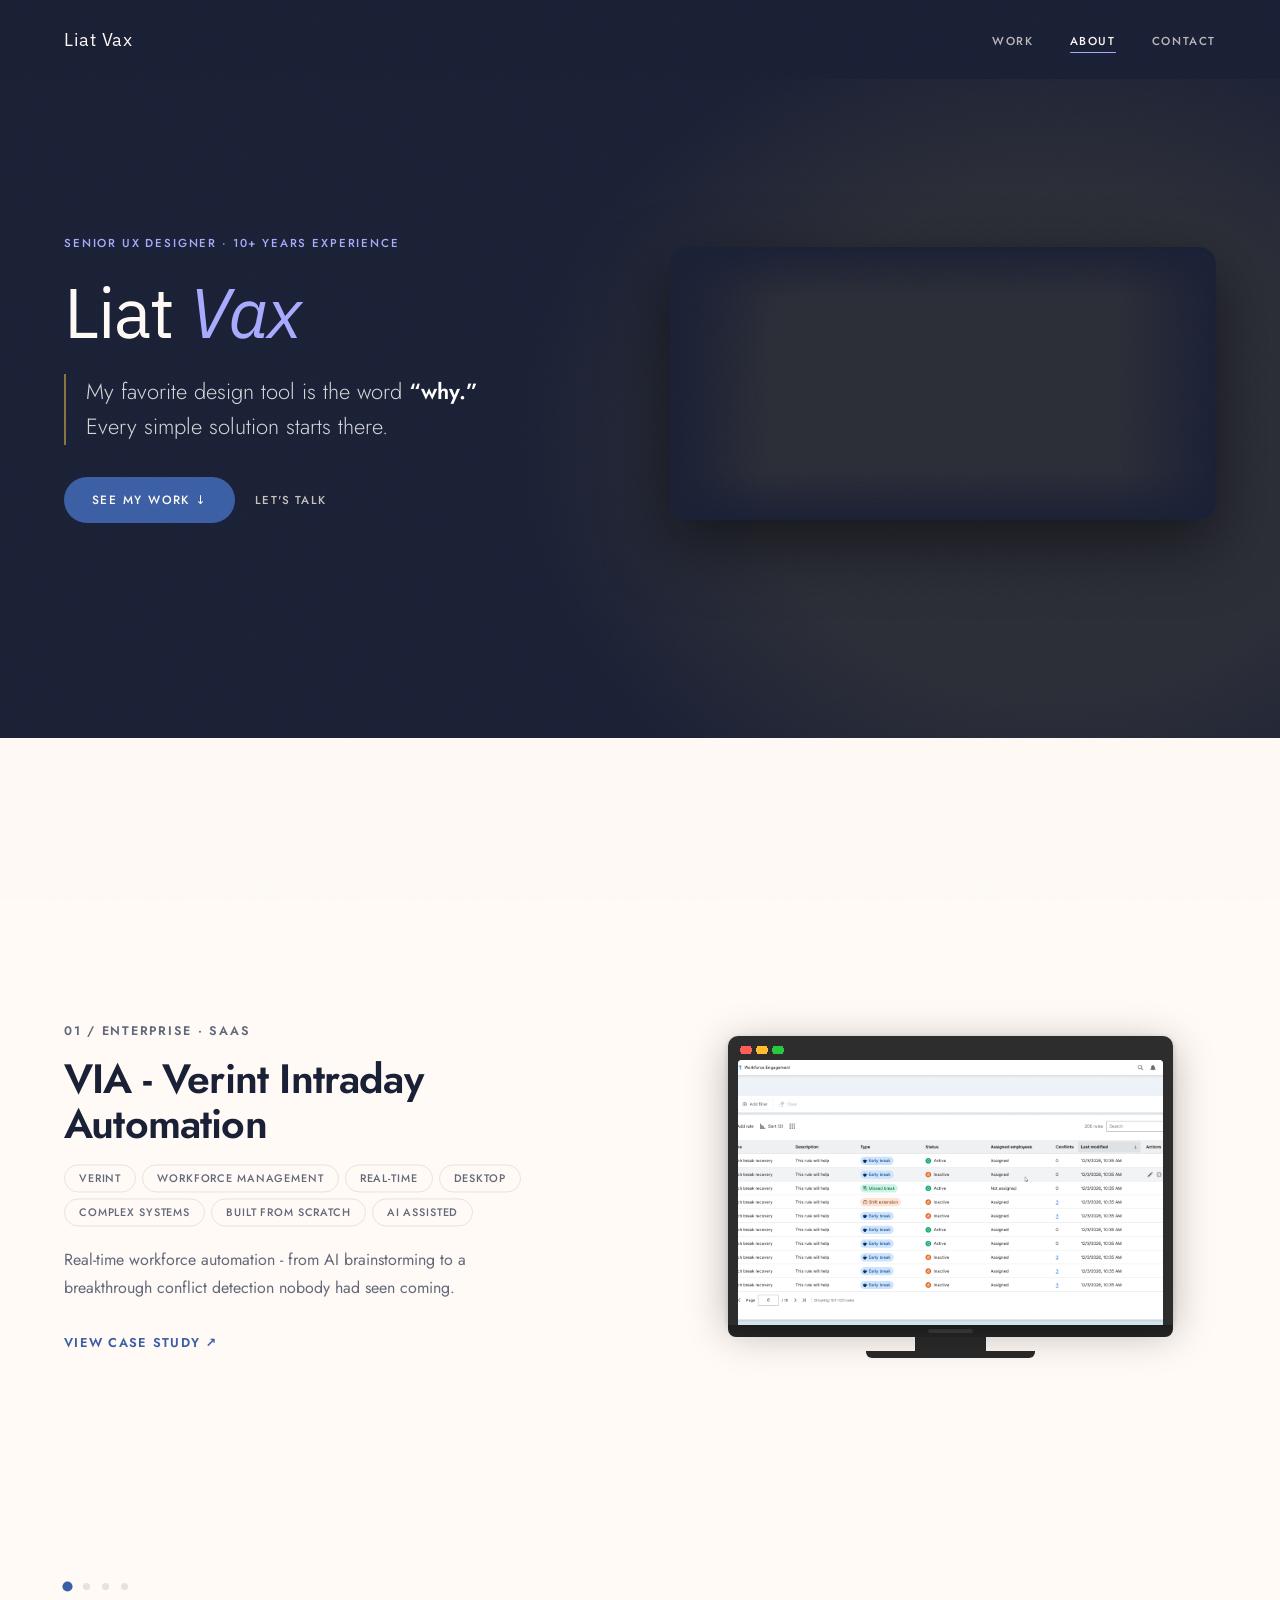
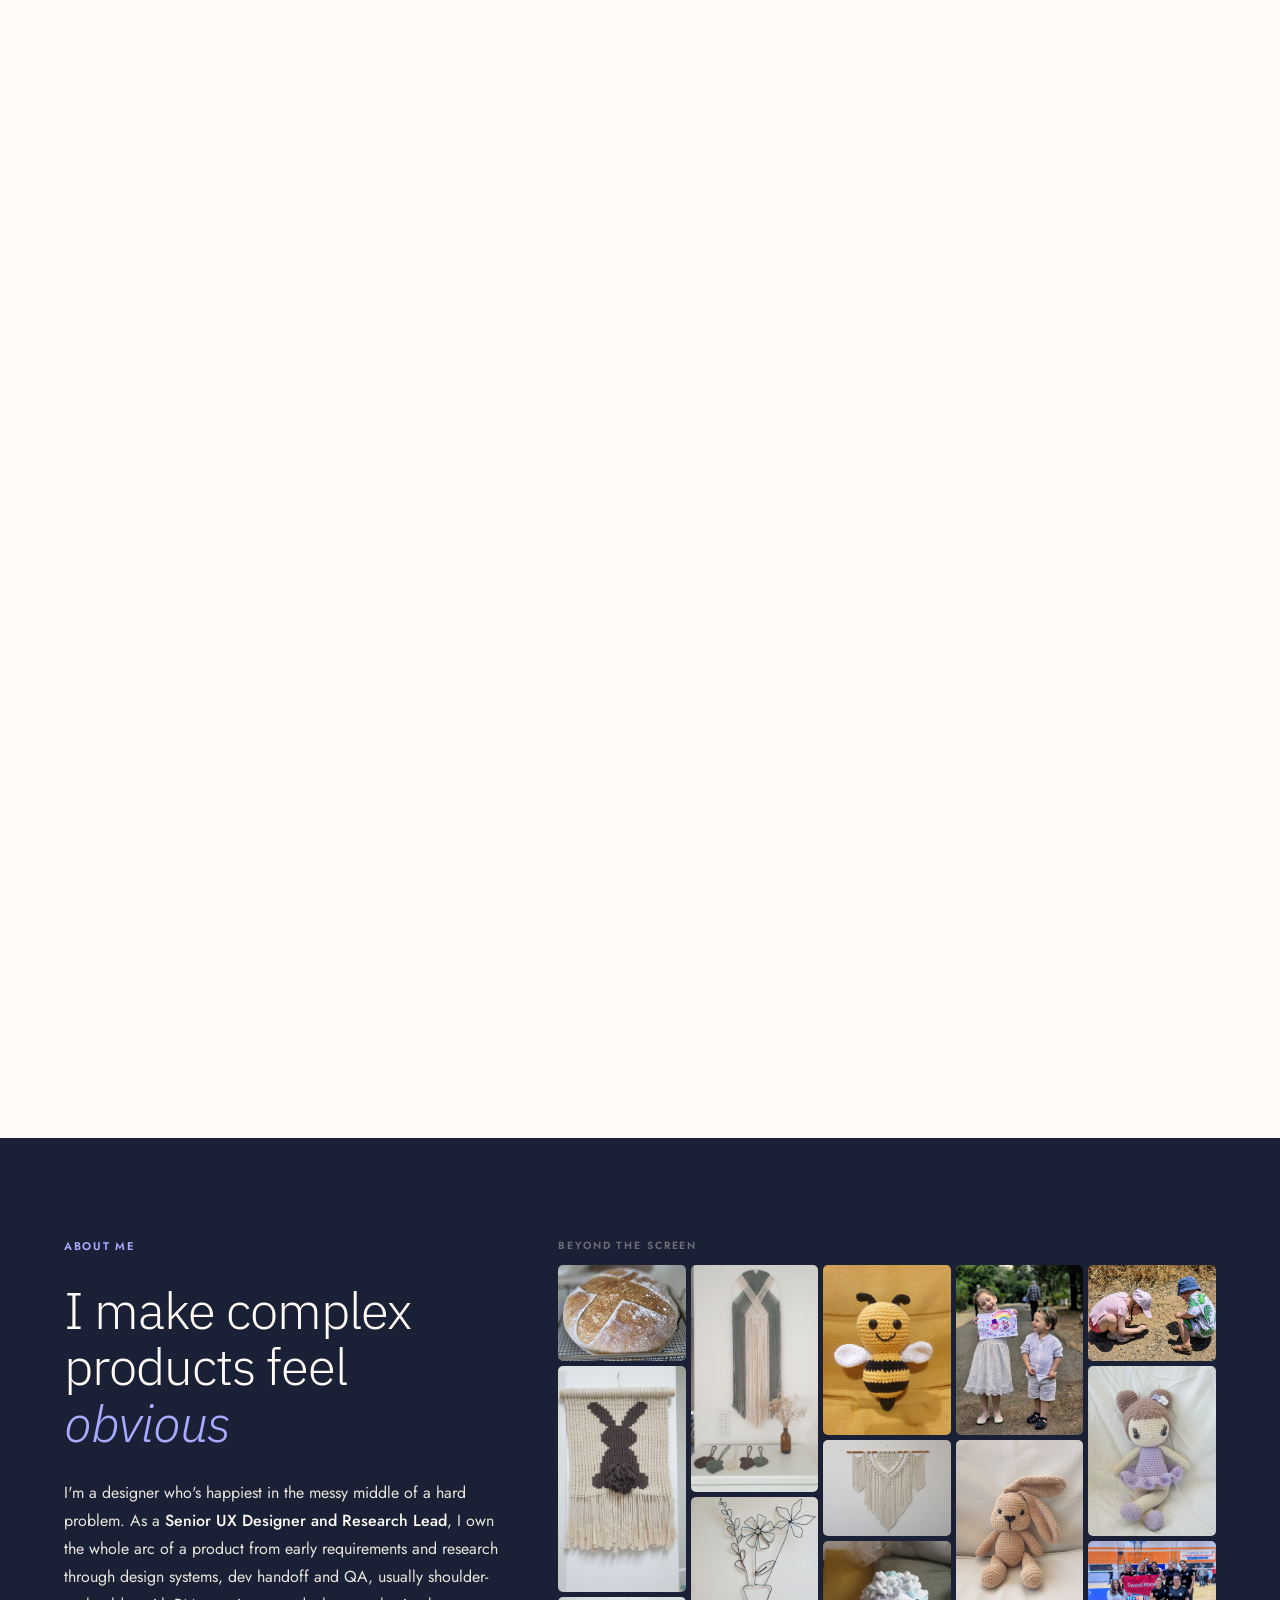
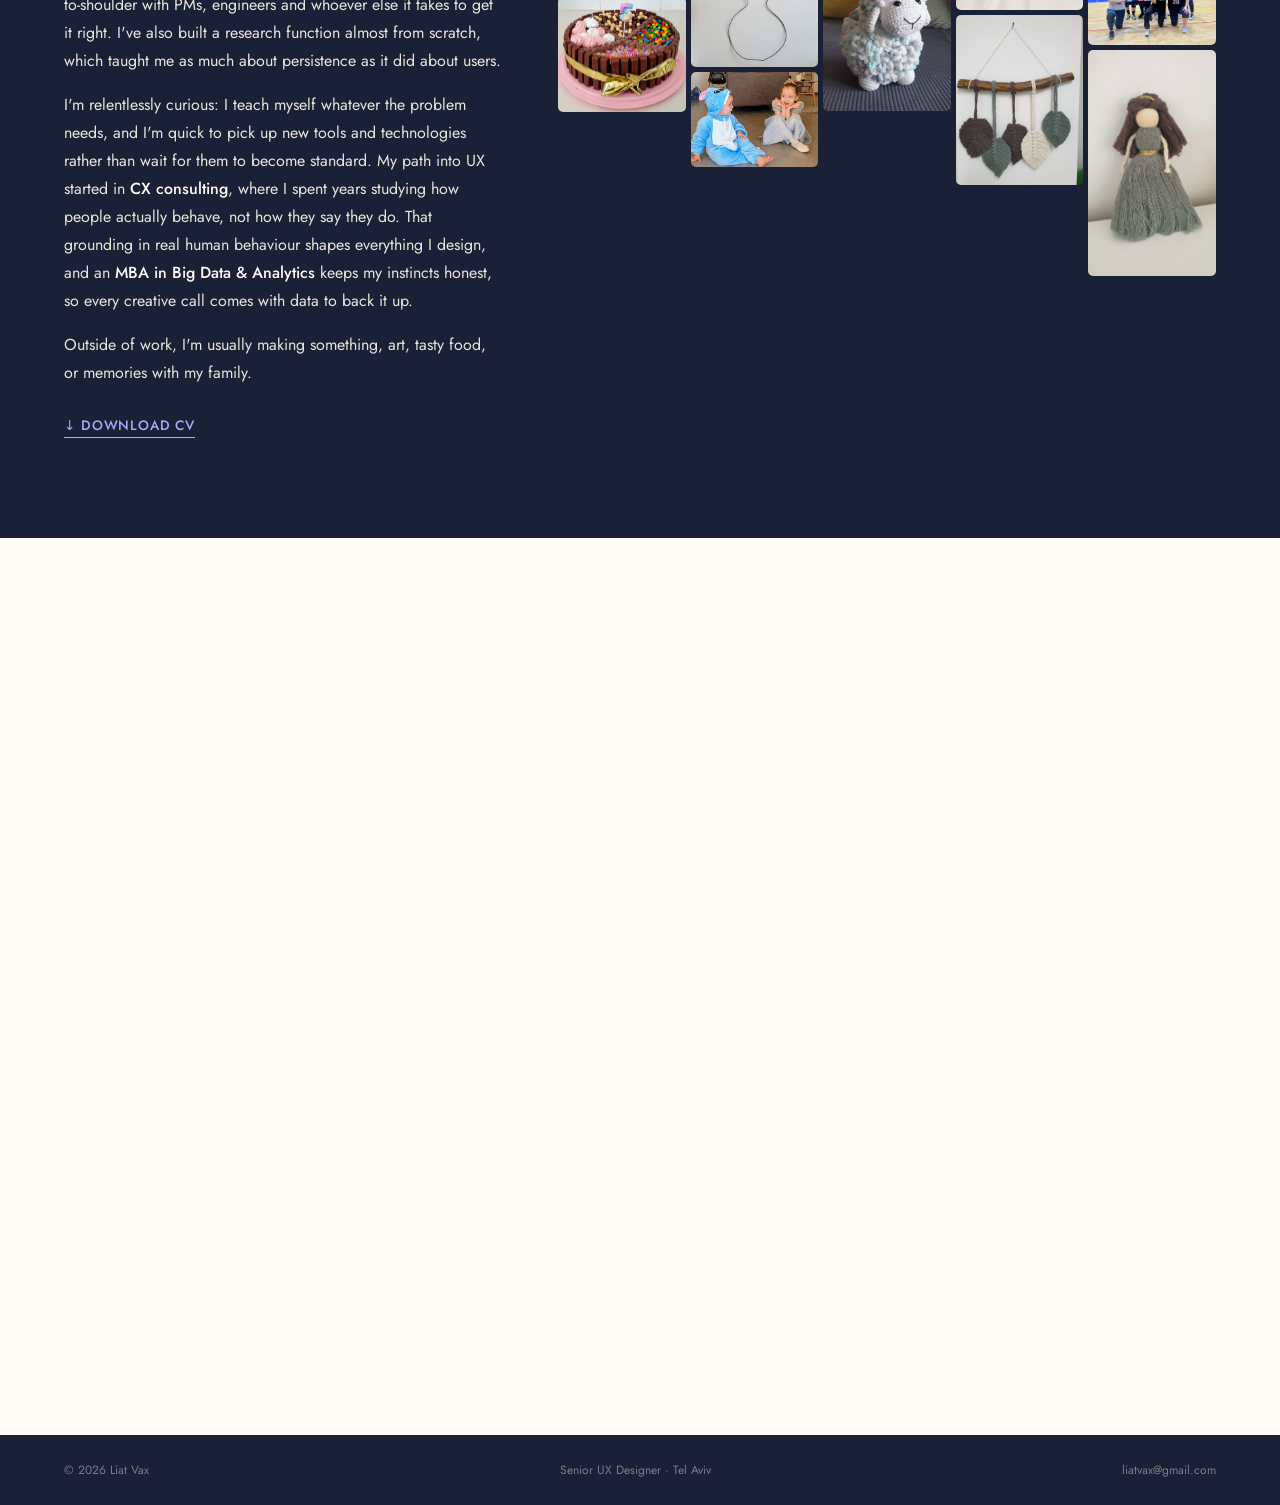
==== commit 4273afdf: "Update portfolio 2026-06-24 08:02" ====
--- a/portfolio.html
+++ b/portfolio.html
@@ -192,8 +192,8 @@
       margin-bottom: 28px;
     }
     .hero-name em {
-      display: block;
-      font-style: normal;
+      display: inline;
+      font-style: italic;
       font-weight: 400;
       color: var(--color-hero-tag);
     }
@@ -923,7 +923,7 @@
     .contact-rows { border-top: 1px solid var(--line); }
     .contact-row {
       display: flex; align-items: center;
-      gap: 20px;
+      gap: 12px;
       justify-content: space-between;
       text-decoration: none; color: var(--ink);
       padding: 22px 0;
@@ -934,17 +934,17 @@
 
     .contact-row-icon {
       flex-shrink: 0;
-      width: 32px; height: 32px;
+      width: 24px; height: 24px;
       display: flex; align-items: center; justify-content: center;
     }
     .contact-row-icon img {
-      width: 28px; height: 28px;
+      width: 20px; height: 20px;
       object-fit: contain;
-      opacity: .75;
-      filter: brightness(0) invert(1);
+      opacity: .35;
+      filter: brightness(0);
       transition: opacity .2s;
     }
-    .contact-row:hover .contact-row-icon img { opacity: 1; }
+    .contact-row:hover .contact-row-icon img { opacity: .75; }
 
     .contact-row-left {
       display: flex; align-items: baseline; gap: 24px; flex: 1;
@@ -1038,6 +1038,8 @@
       /* Hero */
       #hero { padding: 100px 20px 40px; }
       .hero-eyebrow { font-size: .62rem; letter-spacing: .1em; margin-bottom: 16px; }
+      .hero-name { font-size: clamp(2rem, 10vw, 2.8rem); }
+      .hero-quote { font-size: 0.95rem; }
       #about { padding: 60px 20px; }
 
       /* Work section: disable sticky scroll, show cards stacked */
@@ -1090,8 +1092,7 @@
   <div class="hero-left">
     <p class="hero-eyebrow">Senior UX Designer · 10+ Years Experience</p>
     <h1 class="hero-name">
-      Liat<br>
-      <em>Vax</em>
+      Liat <em>Vax</em>
     </h1>
     <blockquote class="hero-quote">
       My favorite design tool is the word <strong>&ldquo;why.&rdquo;</strong><br>Every simple solution starts there.
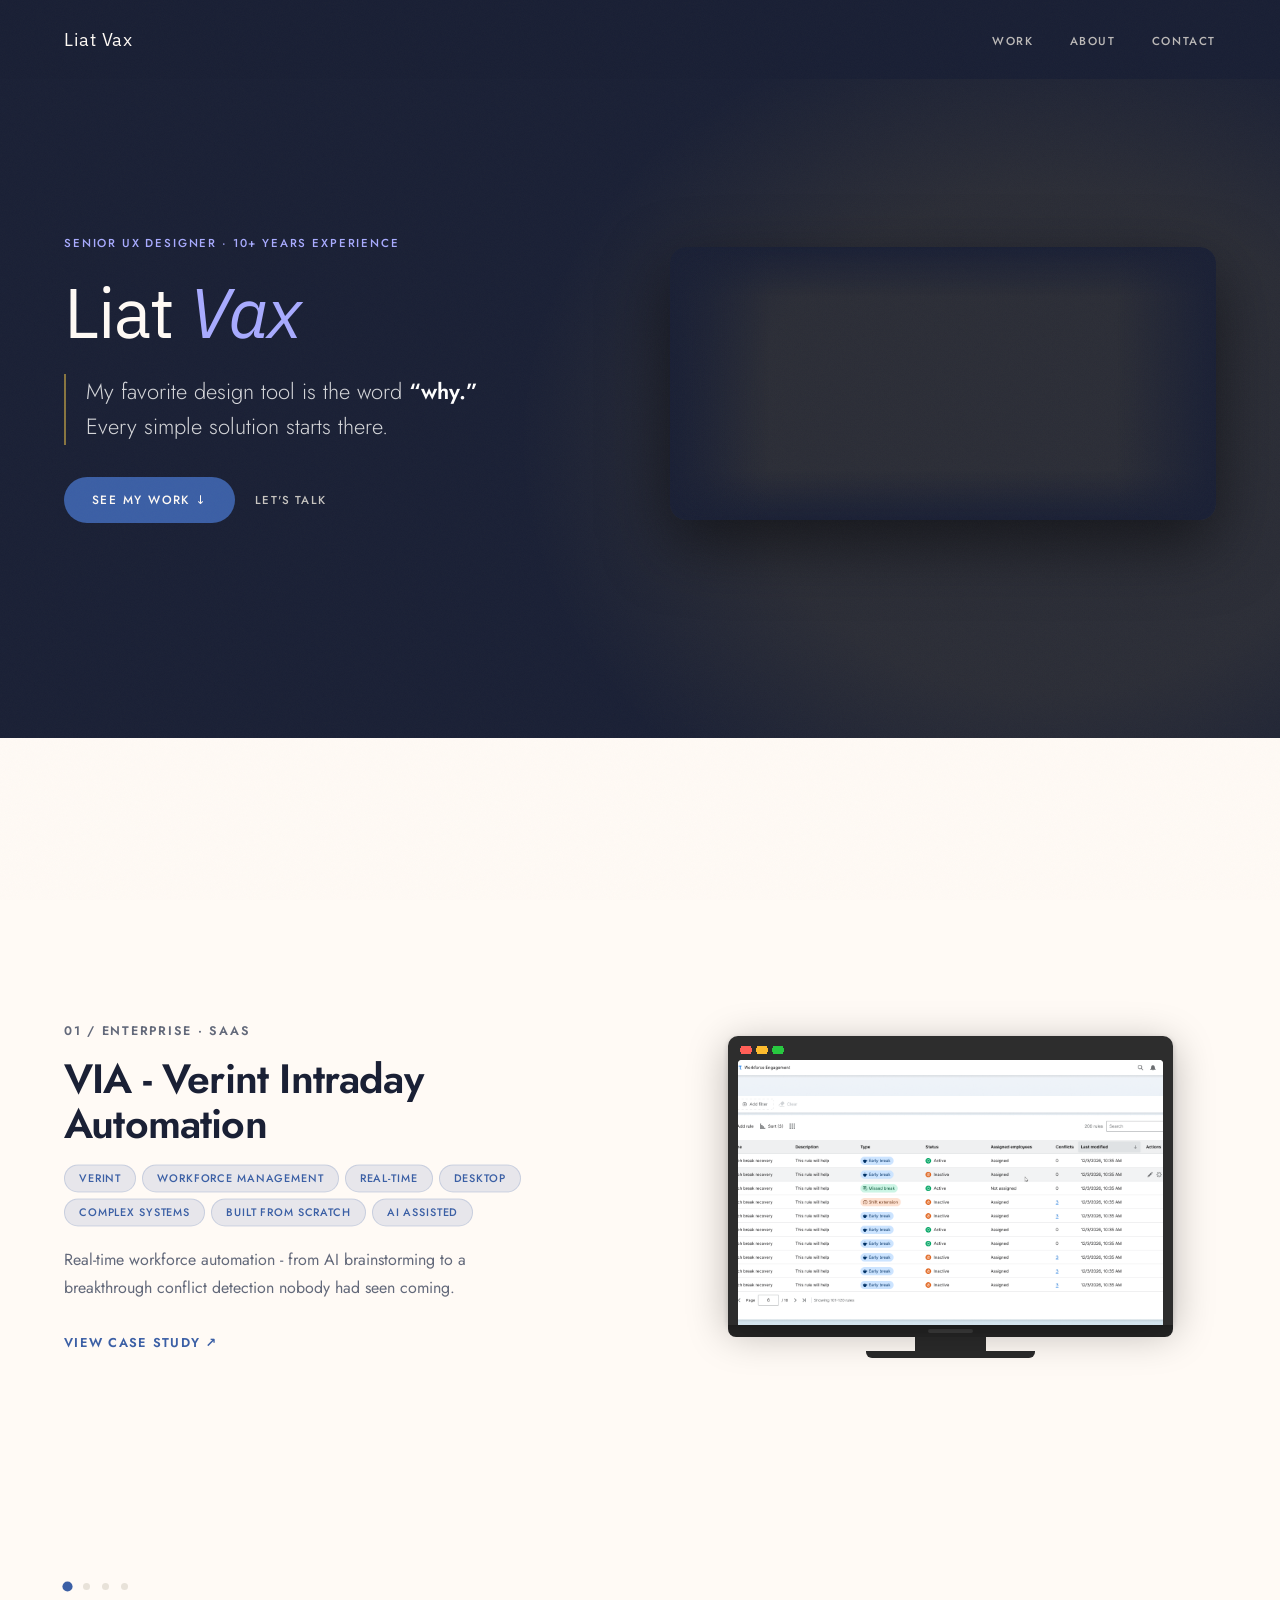
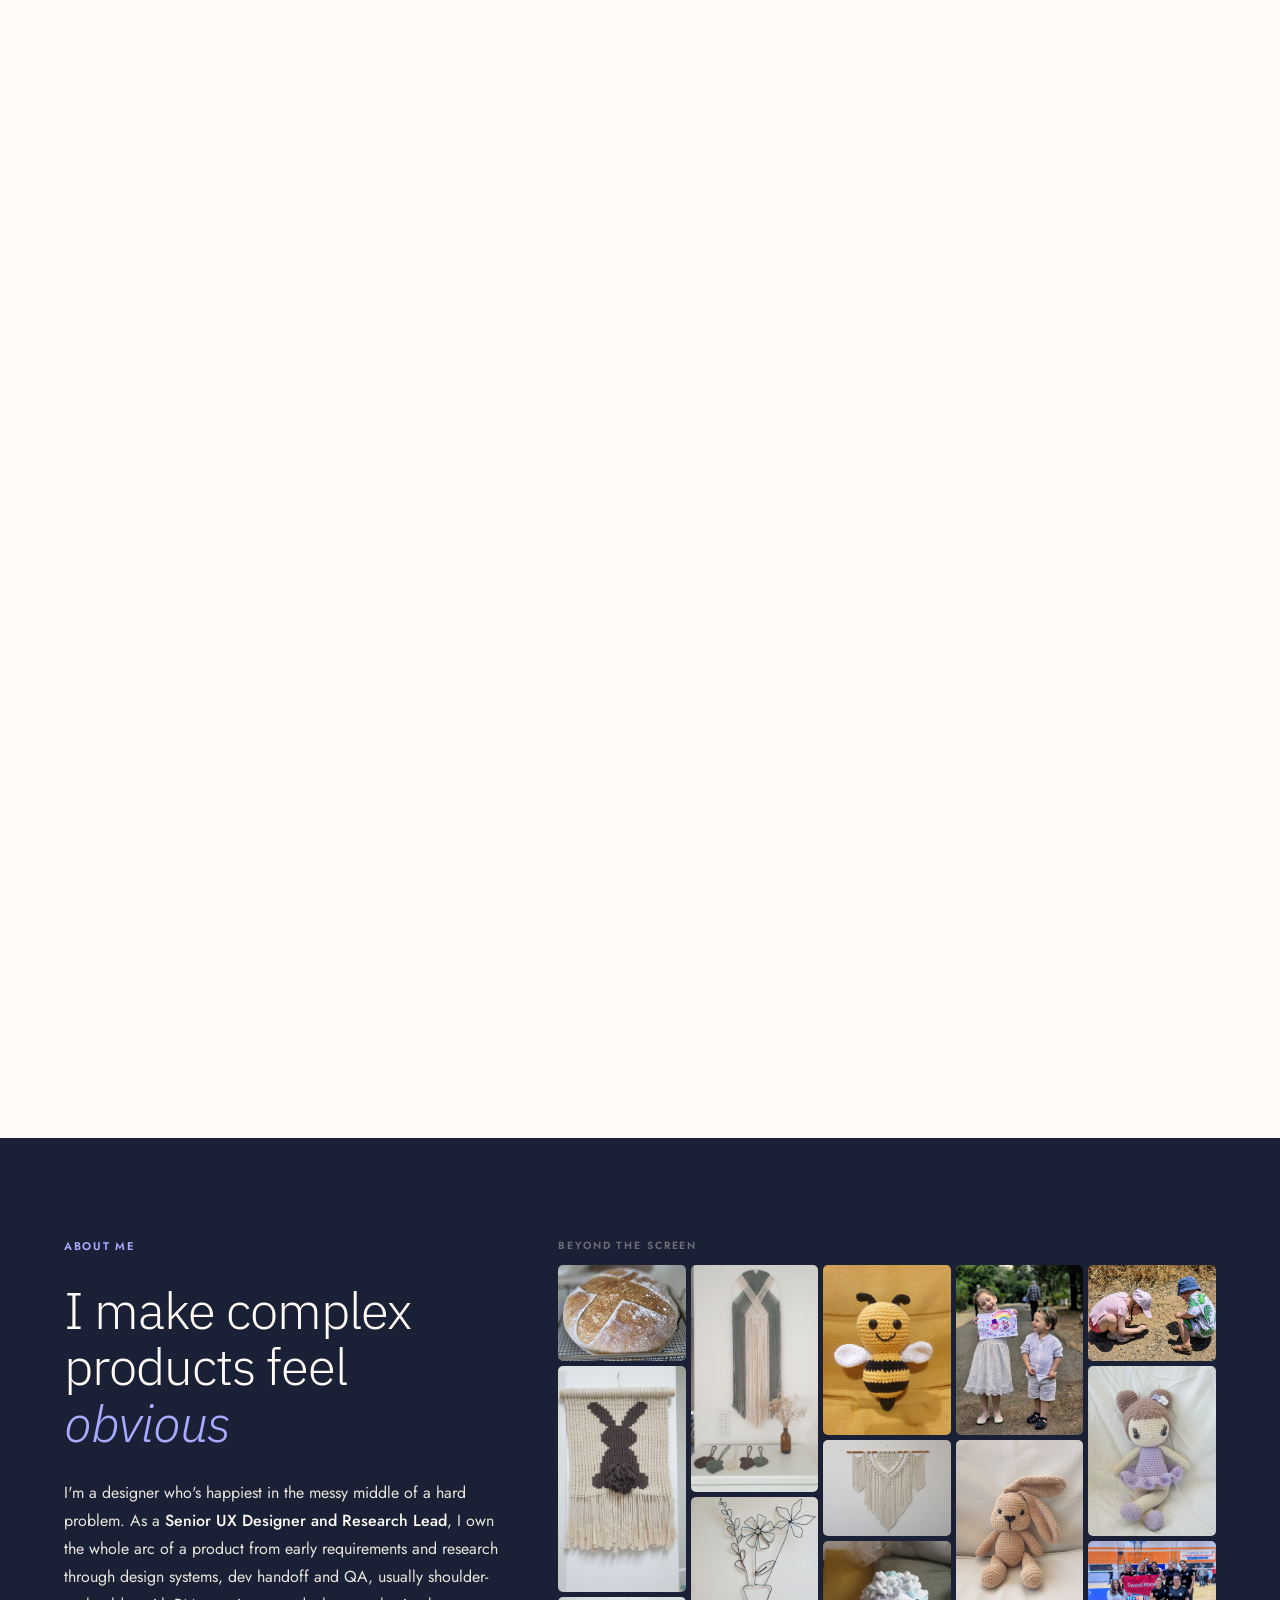
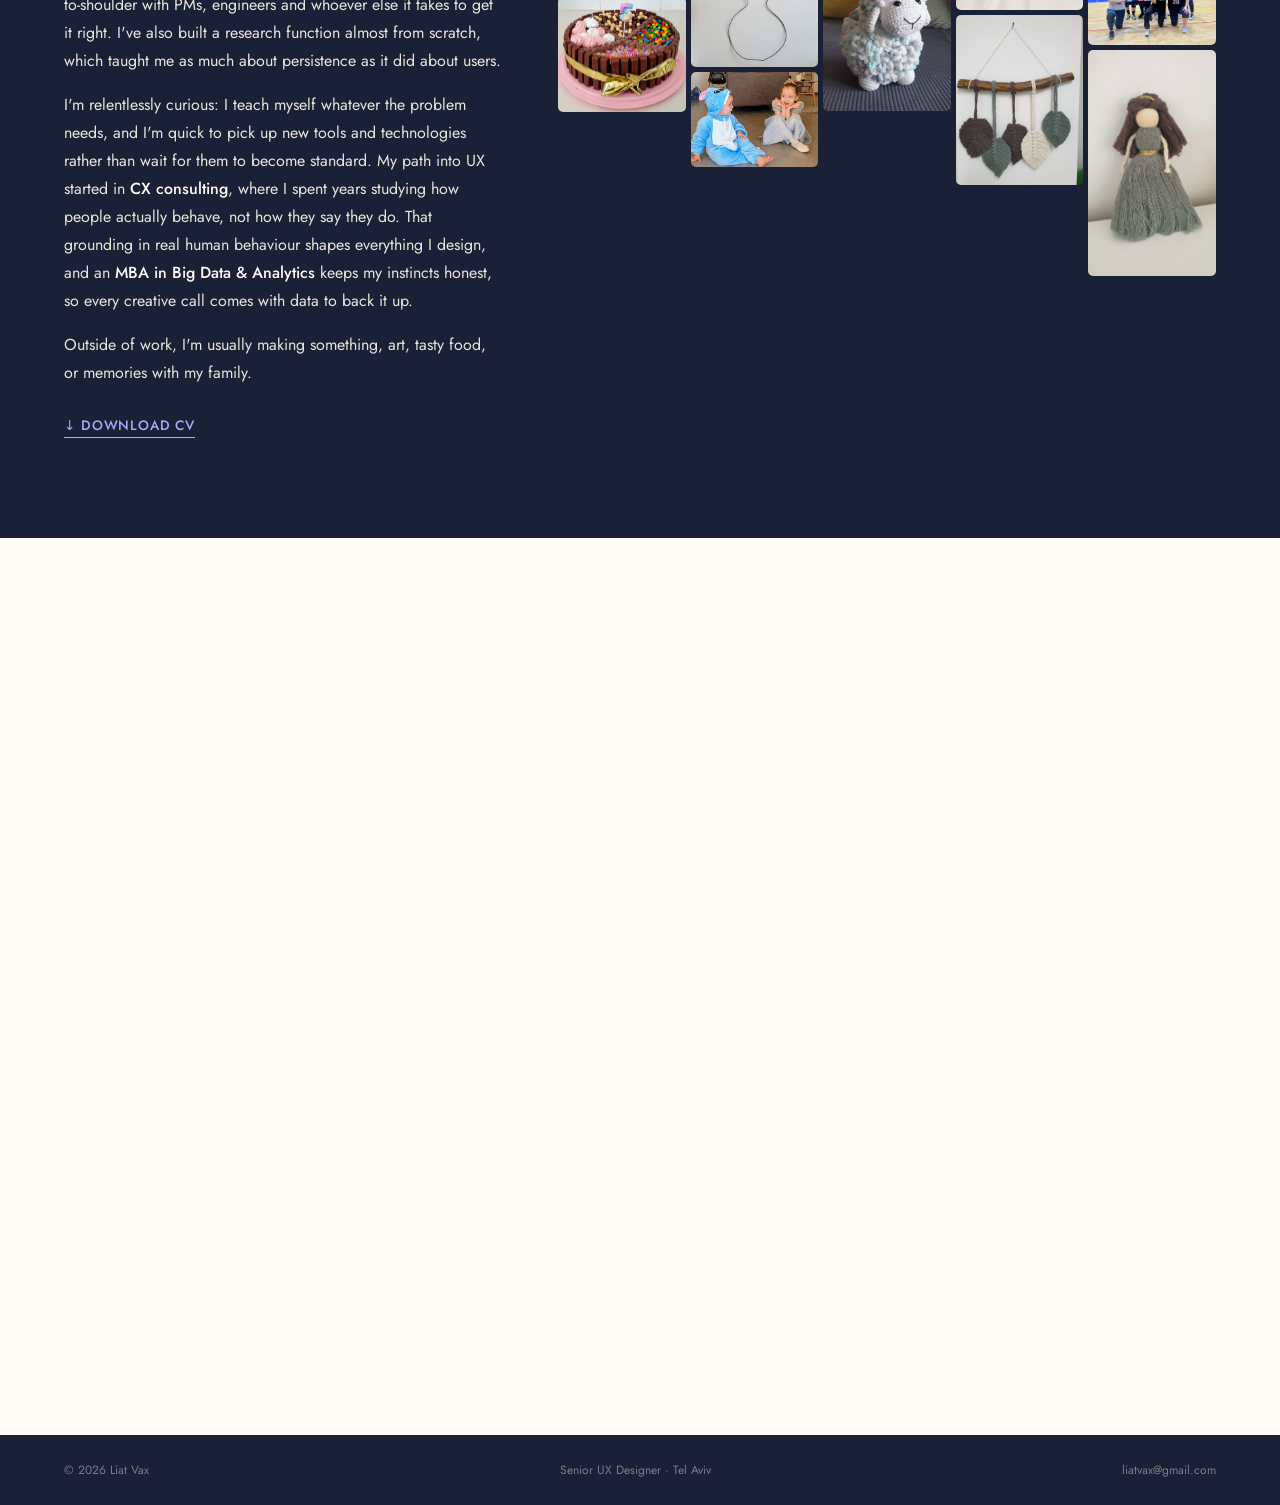
==== commit ff836aa3: "Bigger mobile hero name, styled tags with accent color - Mobile hero name: clamp(2rem,10vw,2.8rem) →" ====
--- a/portfolio.html
+++ b/portfolio.html
@@ -377,9 +377,10 @@
       font-size: .68rem; font-weight: 500;
       letter-spacing: .08em; text-transform: uppercase;
       padding: 5px 14px;
-      border: 1px solid var(--line);
+      border: 1px solid rgba(59,95,165,.18);
       border-radius: 100px;
-      color: var(--muted);
+      background: var(--color-accent-light);
+      color: var(--color-accent);
     }
     .wp-desc {
       font-size: 1rem; color: var(--muted);
@@ -1038,7 +1039,7 @@
       /* Hero */
       #hero { padding: 100px 20px 40px; }
       .hero-eyebrow { font-size: .62rem; letter-spacing: .1em; margin-bottom: 16px; }
-      .hero-name { font-size: clamp(2rem, 10vw, 2.8rem); }
+      .hero-name { font-size: clamp(2.6rem, 12vw, 3.4rem); }
       .hero-quote { font-size: 0.95rem; }
       #about { padding: 60px 20px; }
 
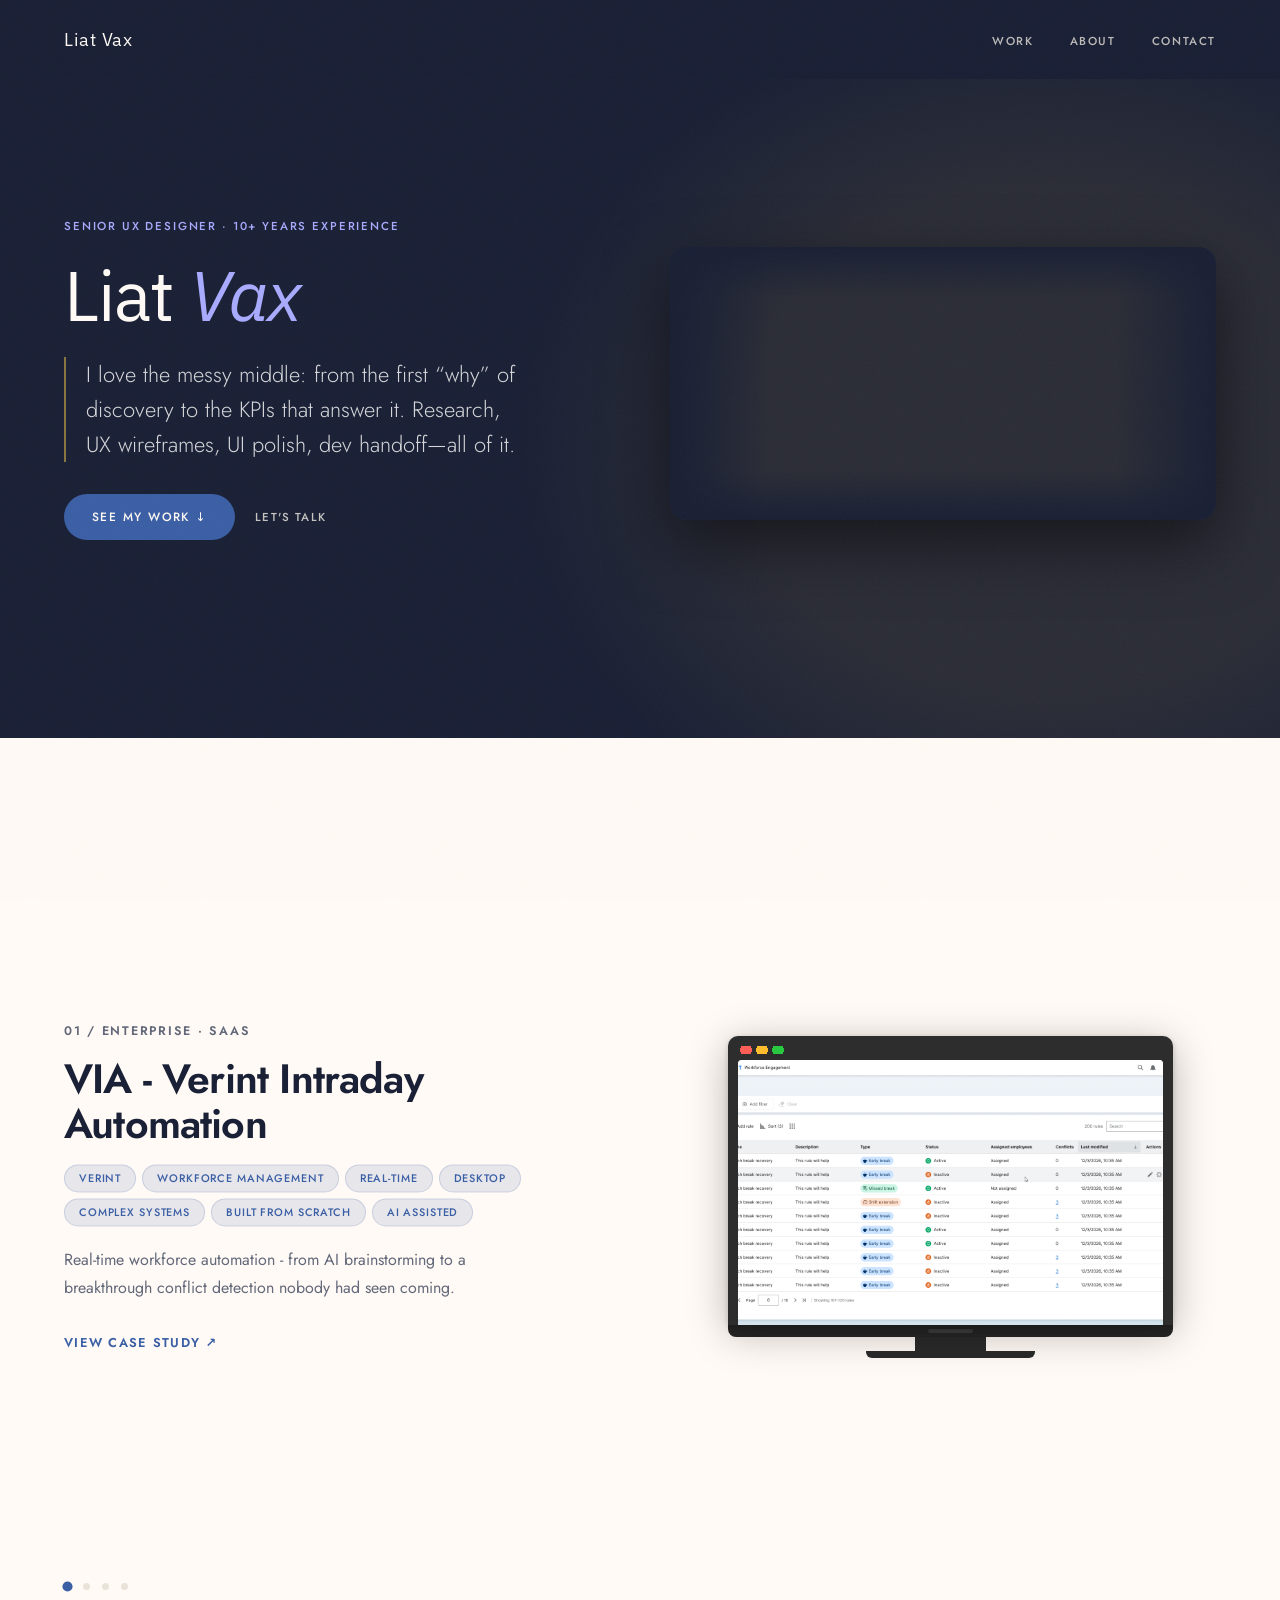
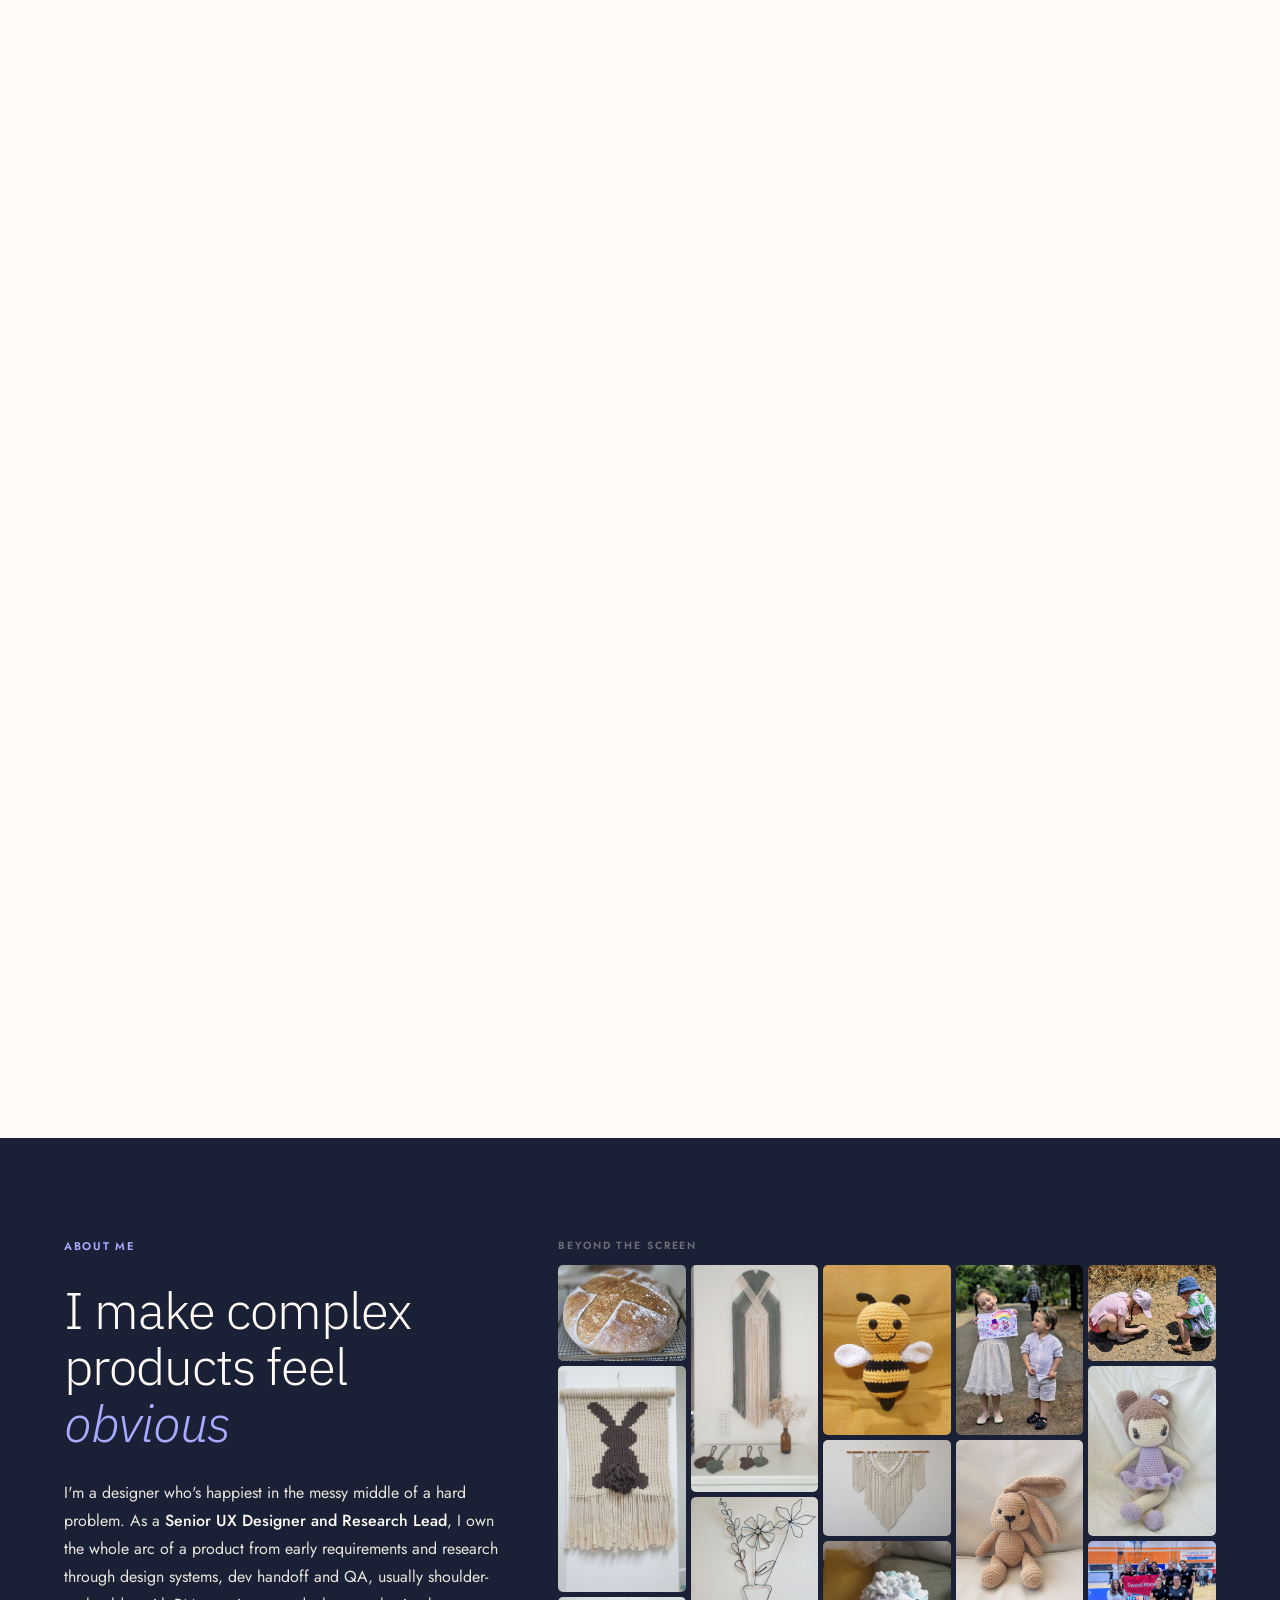
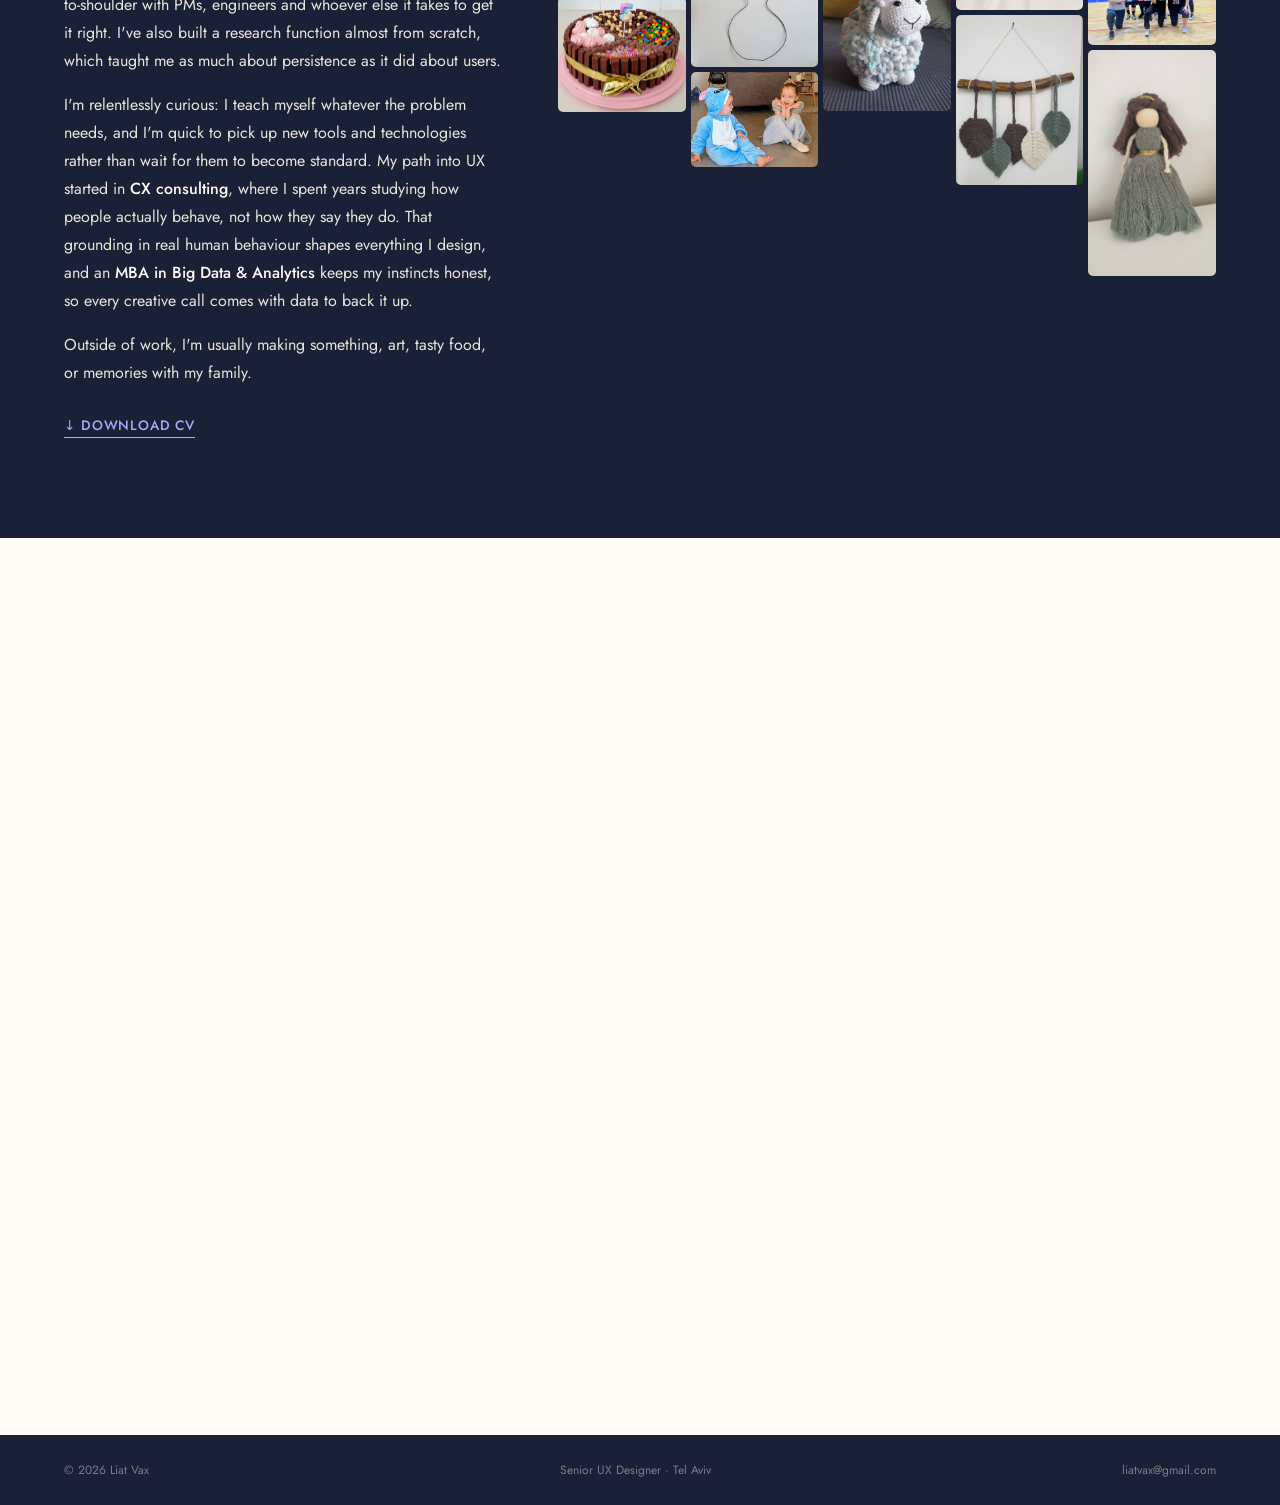
==== commit d86fdc8b: "Update hero quote" ====
--- a/portfolio.html
+++ b/portfolio.html
@@ -1074,6 +1074,14 @@
       footer { font-size: .7rem; padding: 18px 20px; }
     }
   </style>
+  <!-- Google Analytics -->
+  <script async src="https://www.googletagmanager.com/gtag/js?id=G-CMZSGHG3RW"></script>
+  <script>
+    window.dataLayer = window.dataLayer || [];
+    function gtag(){dataLayer.push(arguments);}
+    gtag("js", new Date());
+    gtag("config", "G-CMZSGHG3RW");
+  </script>
 </head>
 <body>
 <a href="#main-content" class="skip-link">Skip to main content</a>
@@ -1096,7 +1104,7 @@
       Liat <em>Vax</em>
     </h1>
     <blockquote class="hero-quote">
-      My favorite design tool is the word <strong>&ldquo;why.&rdquo;</strong><br>Every simple solution starts there.
+      I love the messy middle: from the first &ldquo;why&rdquo; of discovery to the KPIs that answer it. Research, UX wireframes, UI polish, dev handoff&mdash;all of it.
     </blockquote>
     <div class="hero-cta">
       <a href="#work" class="btn-primary">See My Work ↓</a>
@@ -1715,6 +1723,7 @@
   const galClose    = document.getElementById('gallery-close');
 
   function openGallery(projectIdx, startIdx = 0) {
+    var projectNames=["VIA","IEC","Amwell","IDF"]; if(typeof gtag!=="undefined") gtag("event","project_gallery_opened",{"project": projectNames[projectIdx]||"project "+(projectIdx+1)});
     galProjectIdx = projectIdx;
     galImages = GALLERIES[projectIdx].images;
     galTitle.textContent = GALLERIES[projectIdx].title;
@@ -1838,6 +1847,7 @@
   })();
 
   function openAboutGallery(idx) {
+    if(typeof gtag!=="undefined") gtag("event","about_photo_opened",{"photo_index": idx+1});
     aboutPrevFocus = document.activeElement;
     document.body.style.overflow = 'hidden';
     aboutModal.classList.add('open');
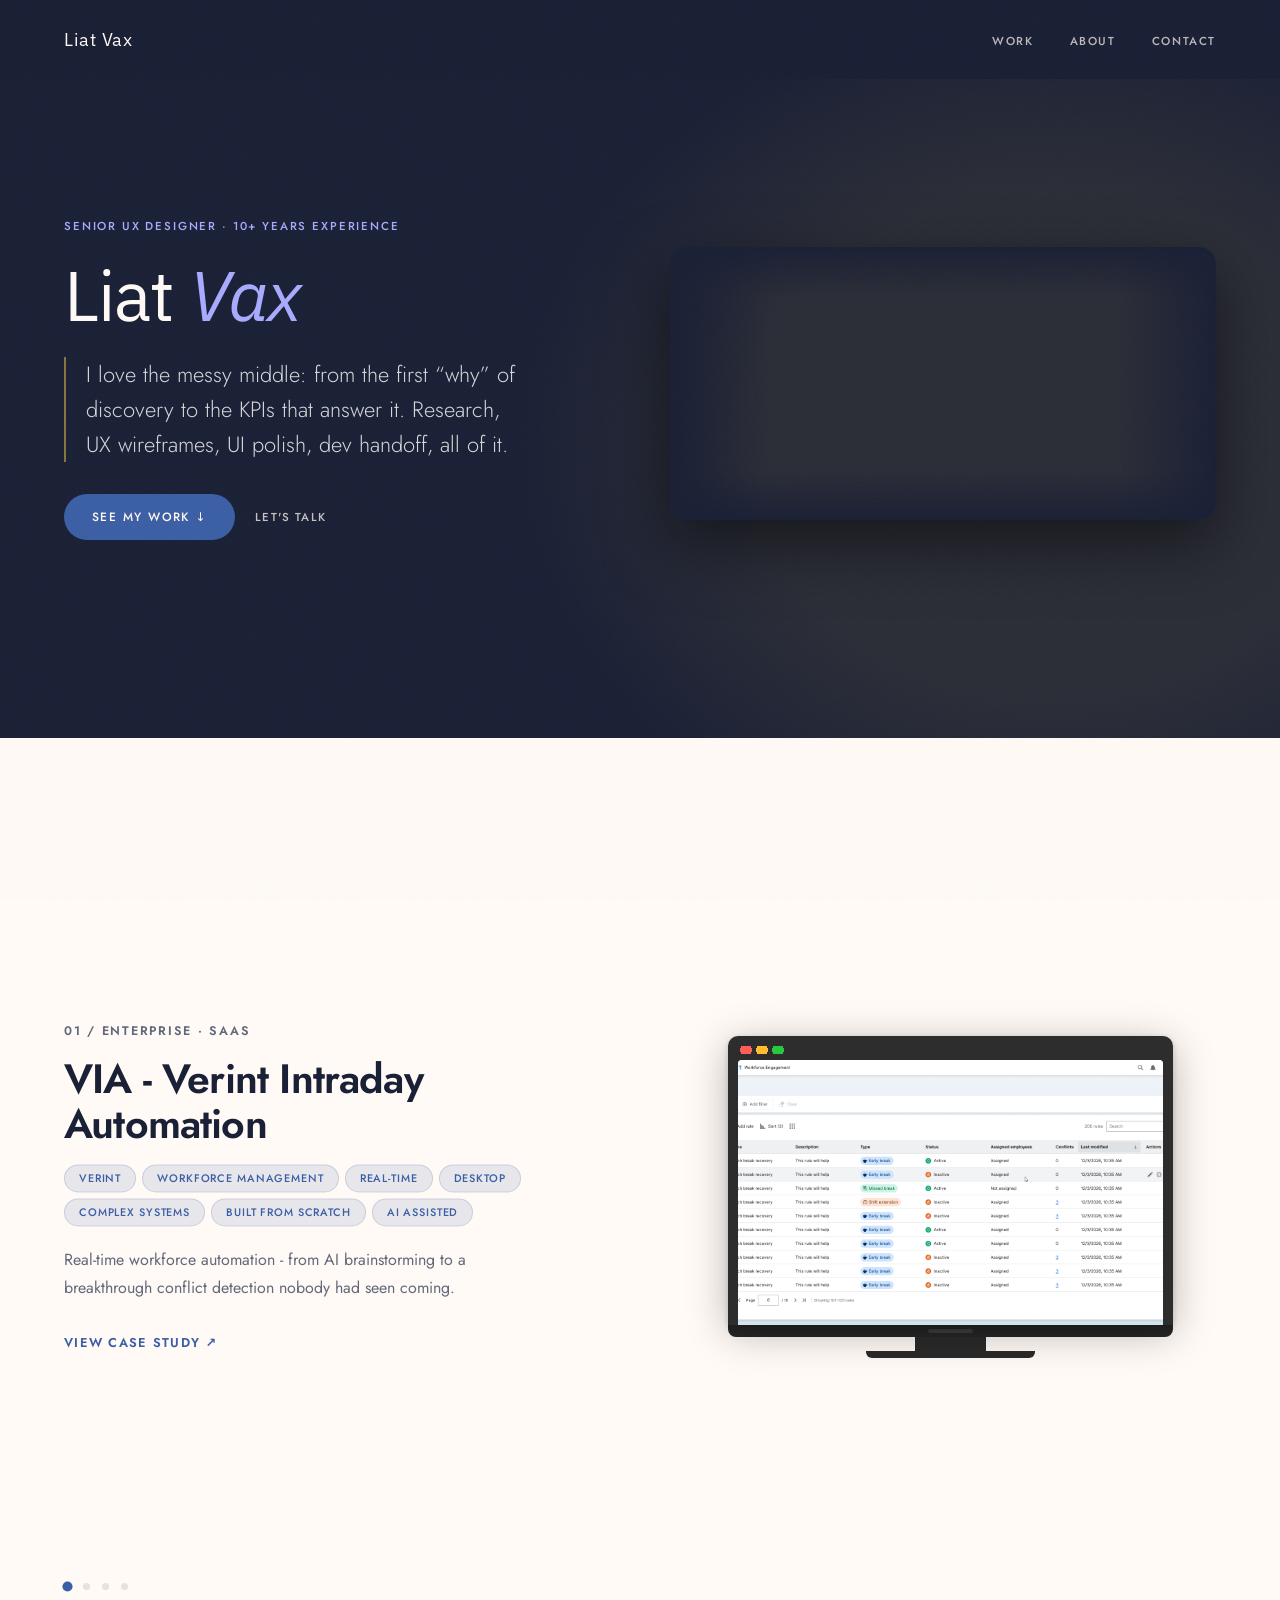
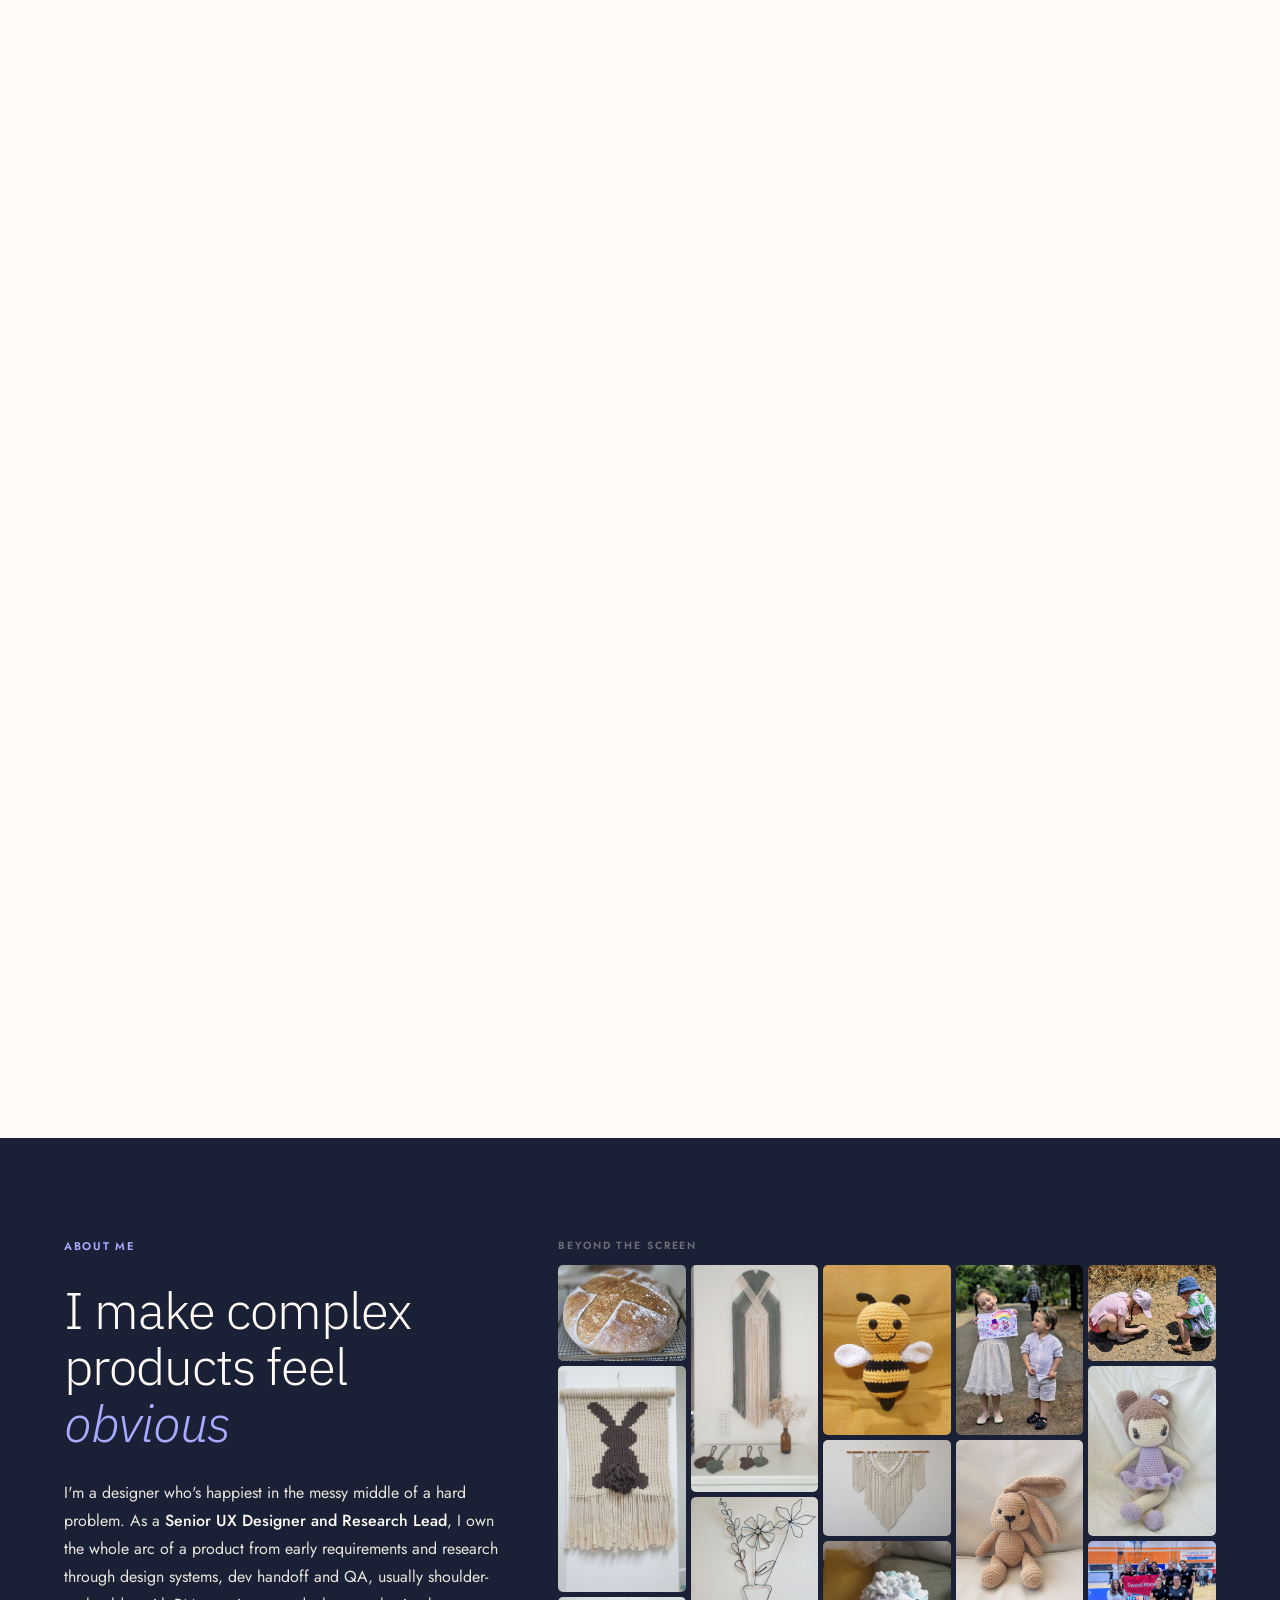
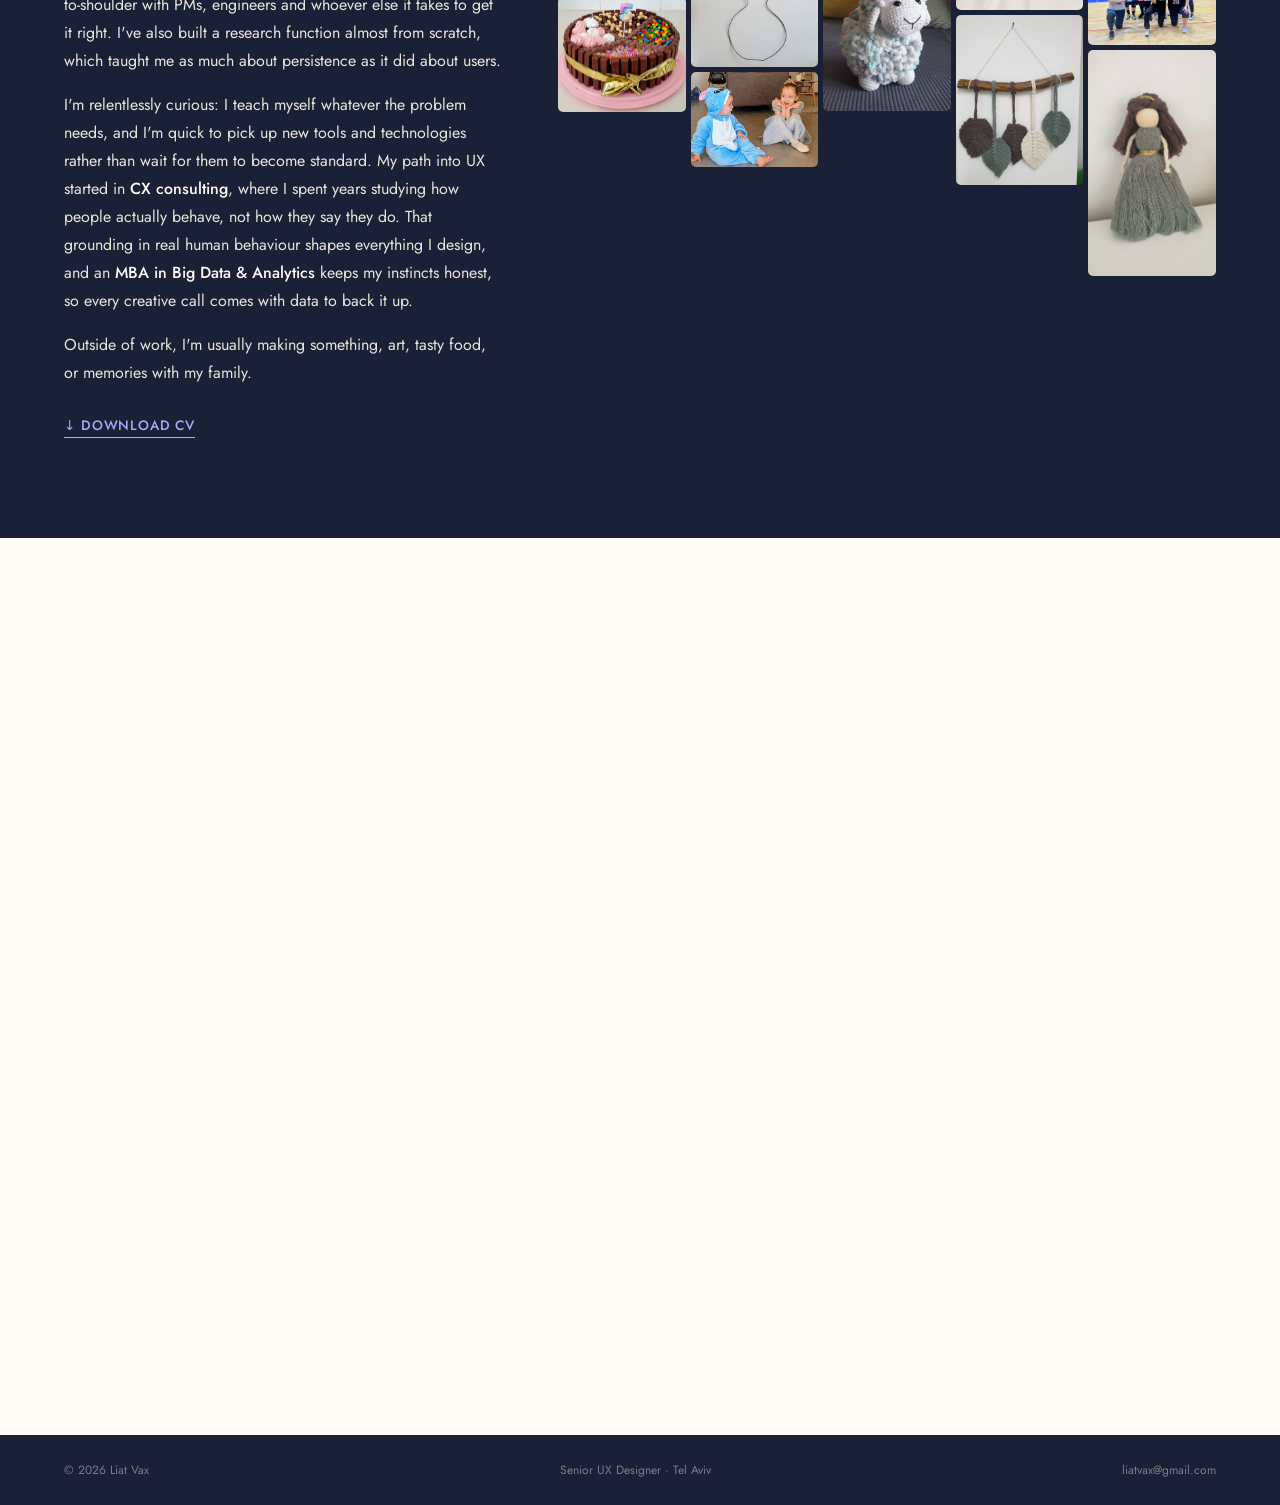
==== commit 7a7061a7: "Fix hero quote: remove em dash" ====
--- a/portfolio.html
+++ b/portfolio.html
@@ -1104,7 +1104,7 @@
       Liat <em>Vax</em>
     </h1>
     <blockquote class="hero-quote">
-      I love the messy middle: from the first &ldquo;why&rdquo; of discovery to the KPIs that answer it. Research, UX wireframes, UI polish, dev handoff&mdash;all of it.
+      I love the messy middle: from the first &ldquo;why&rdquo; of discovery to the KPIs that answer it. Research, UX wireframes, UI polish, dev handoff, all of it.
     </blockquote>
     <div class="hero-cta">
       <a href="#work" class="btn-primary">See My Work ↓</a>
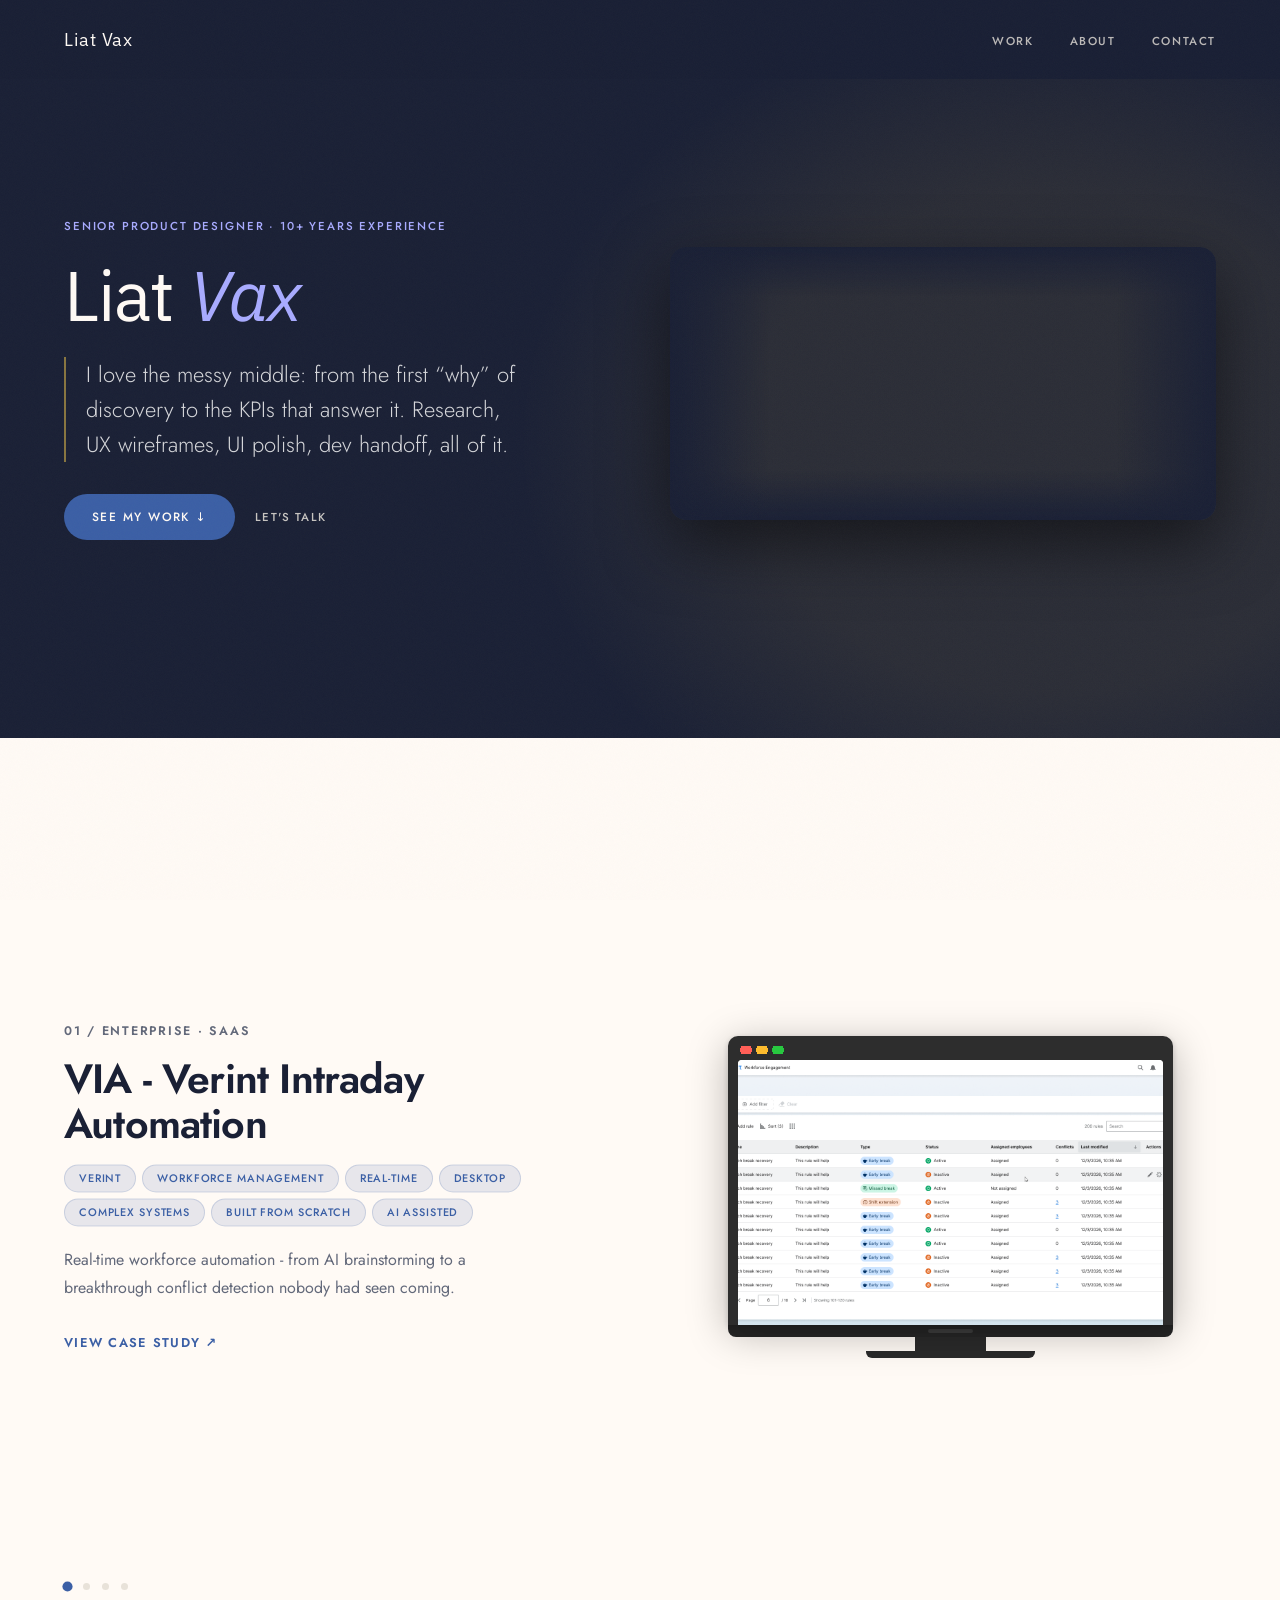
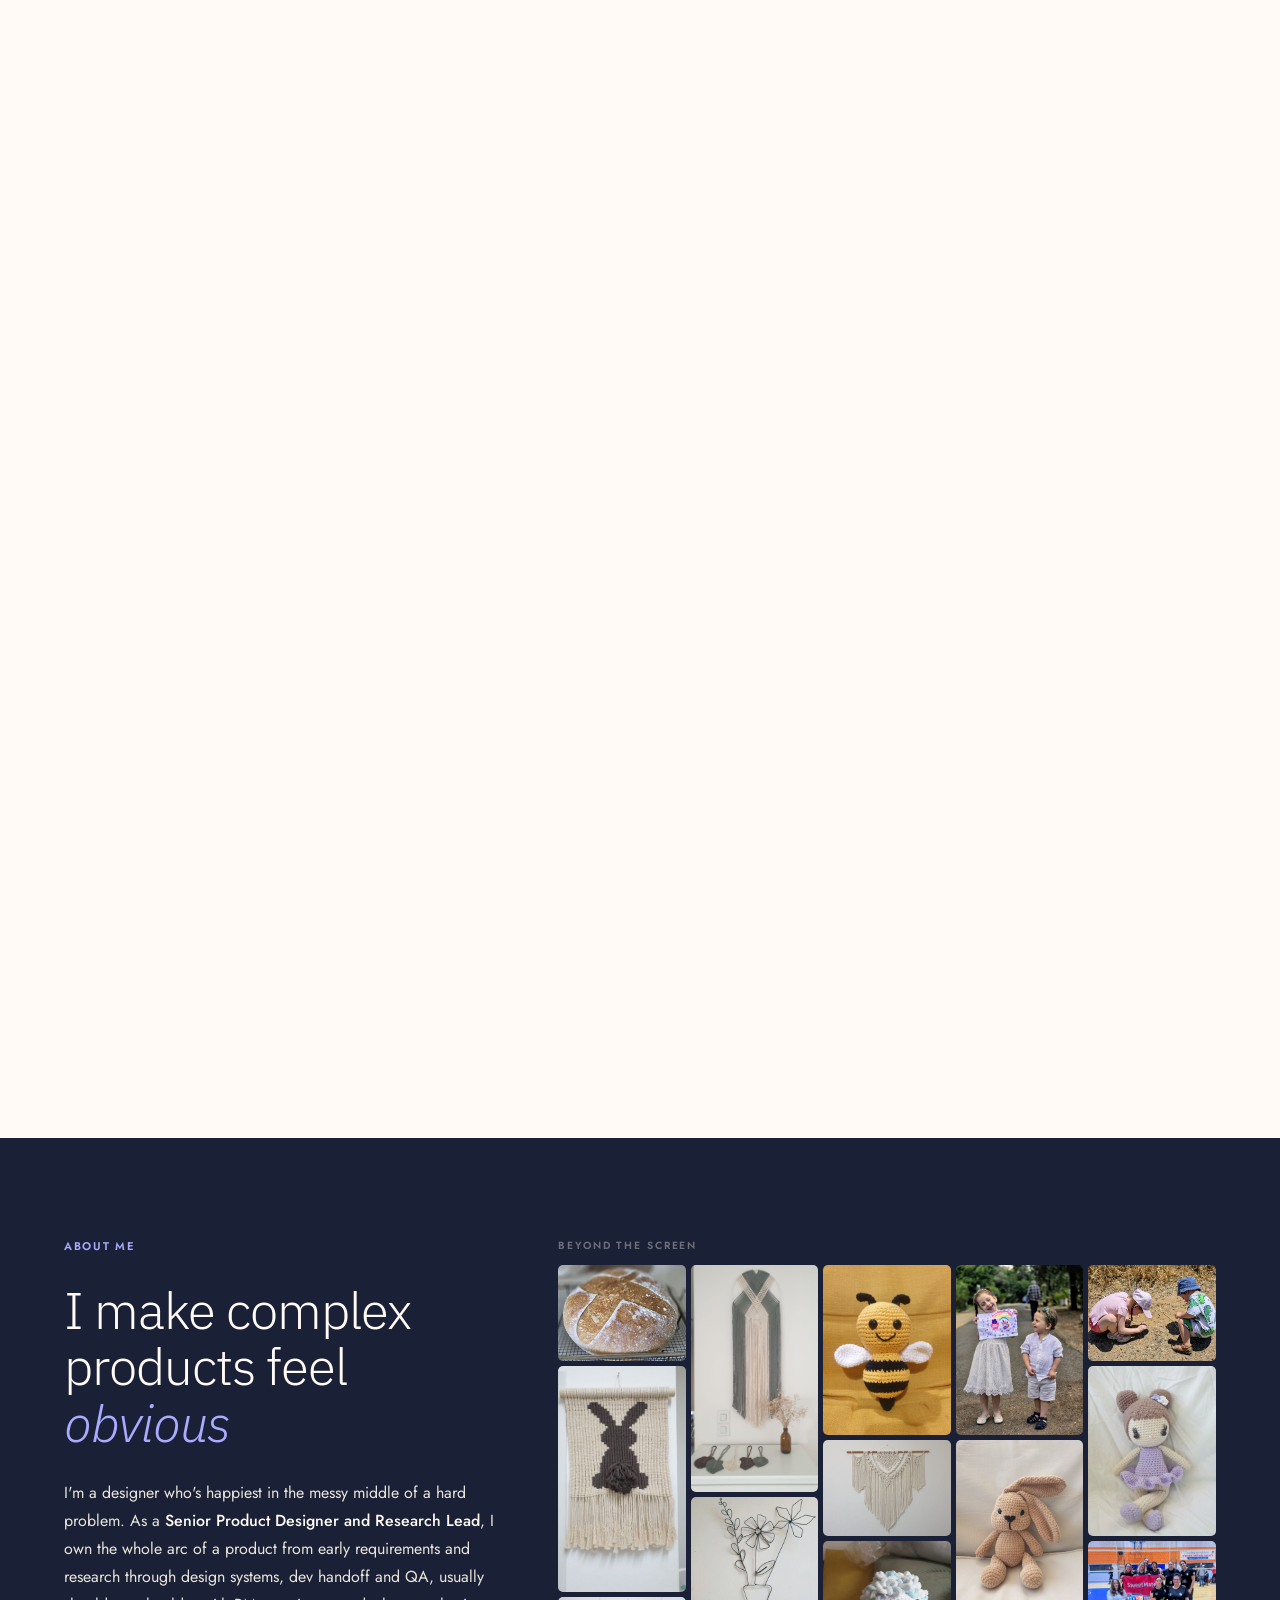
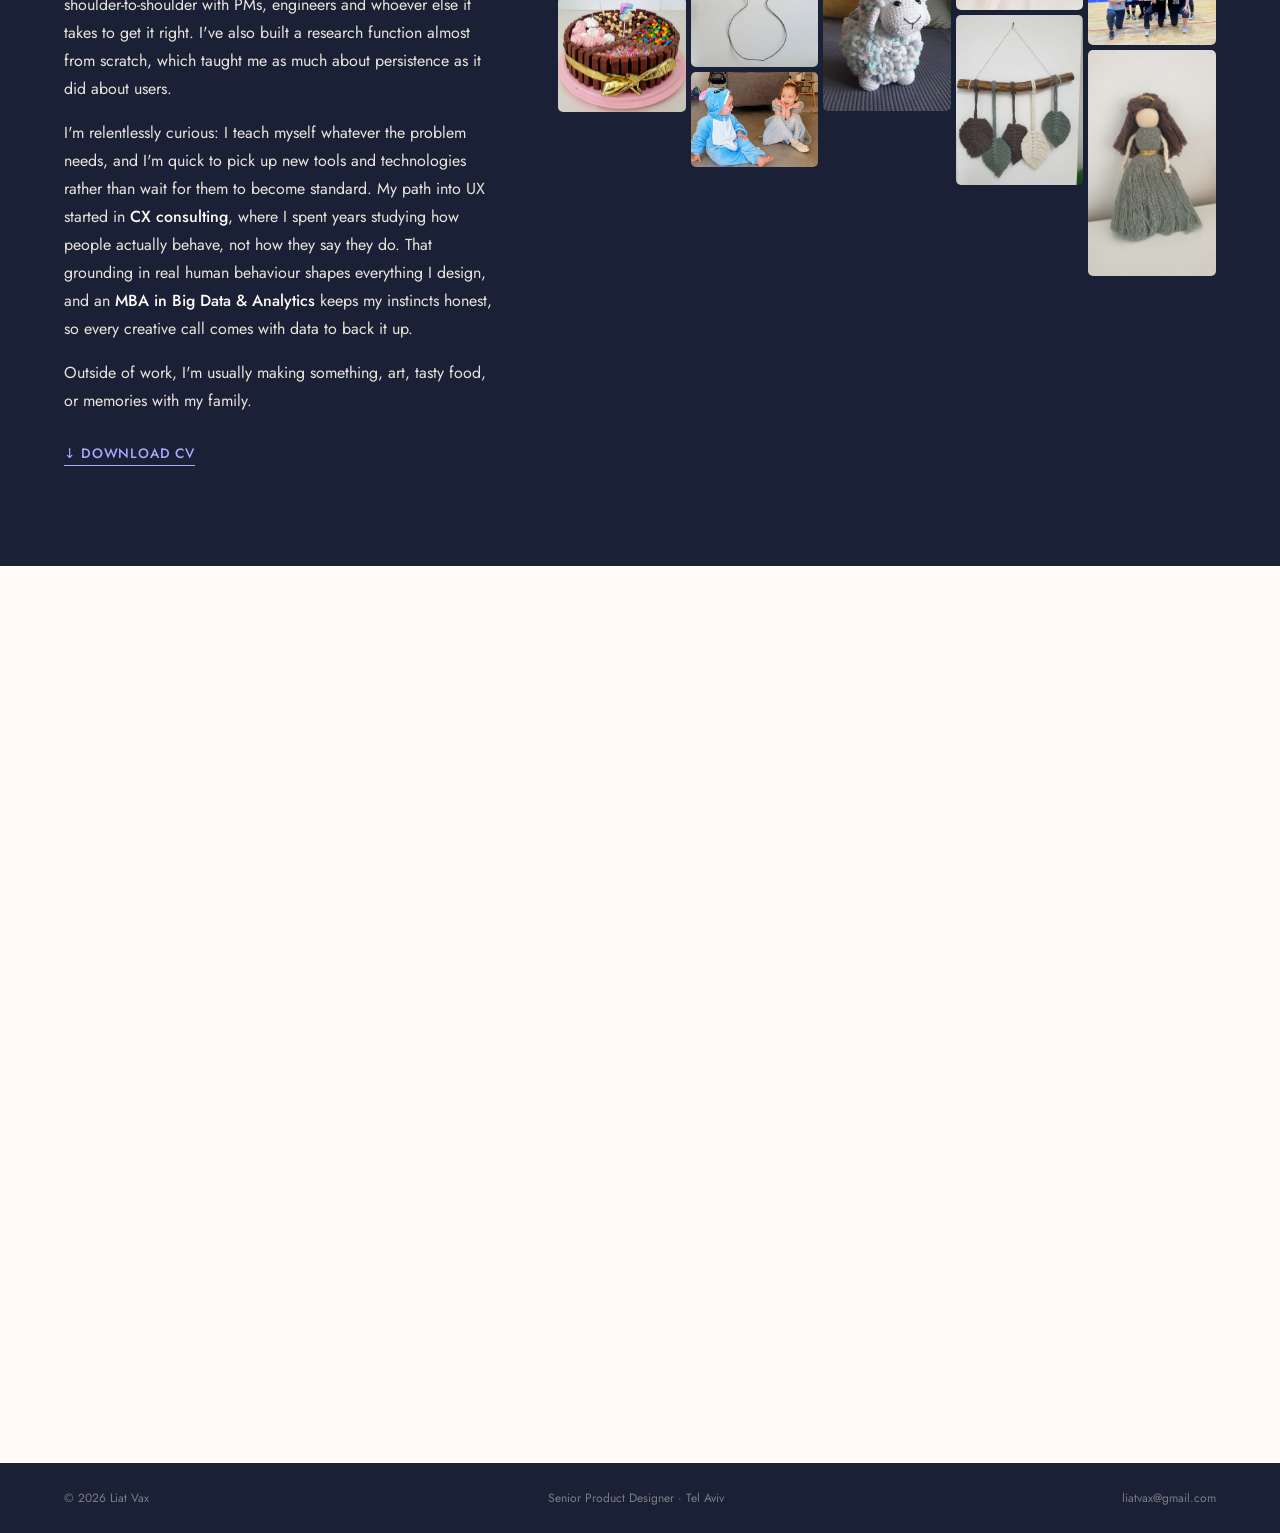
==== commit dba1cce3: "Update title: Senior UX Designer → Senior Product Designer" ====
--- a/portfolio.html
+++ b/portfolio.html
@@ -1099,7 +1099,7 @@
 <!-- HERO -->
 <section id="hero">
   <div class="hero-left">
-    <p class="hero-eyebrow">Senior UX Designer · 10+ Years Experience</p>
+    <p class="hero-eyebrow">Senior Product Designer · 10+ Years Experience</p>
     <h1 class="hero-name">
       Liat <em>Vax</em>
     </h1>
@@ -1113,7 +1113,7 @@
   </div>
 
   <div class="hero-right">
-    <div class="hero-video-wrap" role="img" aria-label="Introduction video - Liat Vax, Senior UX Designer">
+    <div class="hero-video-wrap" role="img" aria-label="Introduction video - Liat Vax, Senior Product Designer">
       <video autoplay muted loop playsinline preload="auto" aria-hidden="true">
         <source src="images/liat-intro.mp4" type="video/mp4">
       </video>
@@ -1316,7 +1316,7 @@
       </h2>
       <p class="about-body r d2">
         I'm a designer who's happiest in the messy middle of a hard problem. As a
-        <strong>Senior UX Designer and Research Lead</strong>, I own the whole arc of a
+        <strong>Senior Product Designer and Research Lead</strong>, I own the whole arc of a
         product from early requirements and research through design systems, dev handoff
         and QA, usually shoulder-to-shoulder with PMs, engineers and whoever else it
         takes to get it right. I've also built a research function almost from scratch,
@@ -1457,7 +1457,7 @@
 <!-- FOOTER -->
 <footer>
   <span>© 2026 Liat Vax</span>
-  <span>Senior UX Designer · Tel Aviv</span>
+  <span>Senior Product Designer · Tel Aviv</span>
   <a href="mailto:liatvax@gmail.com">liatvax@gmail.com</a>
 </footer>
 
